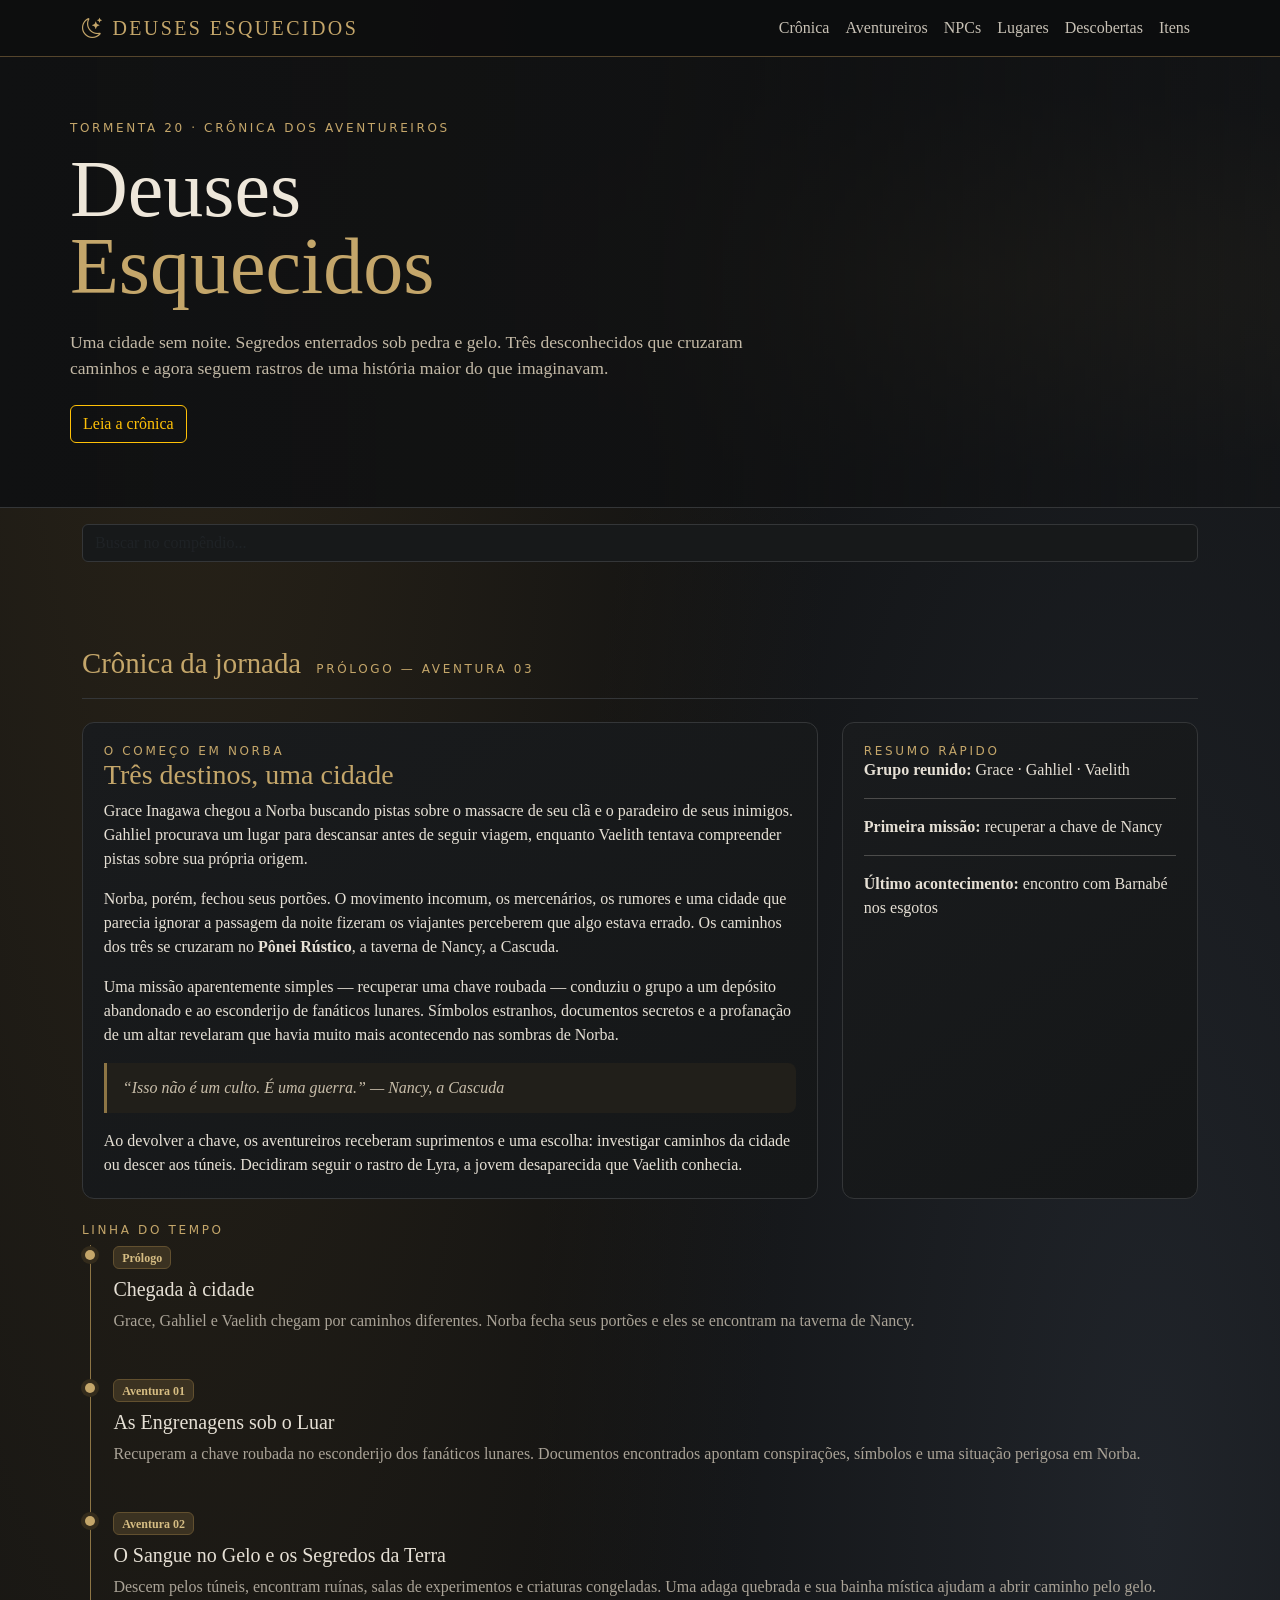
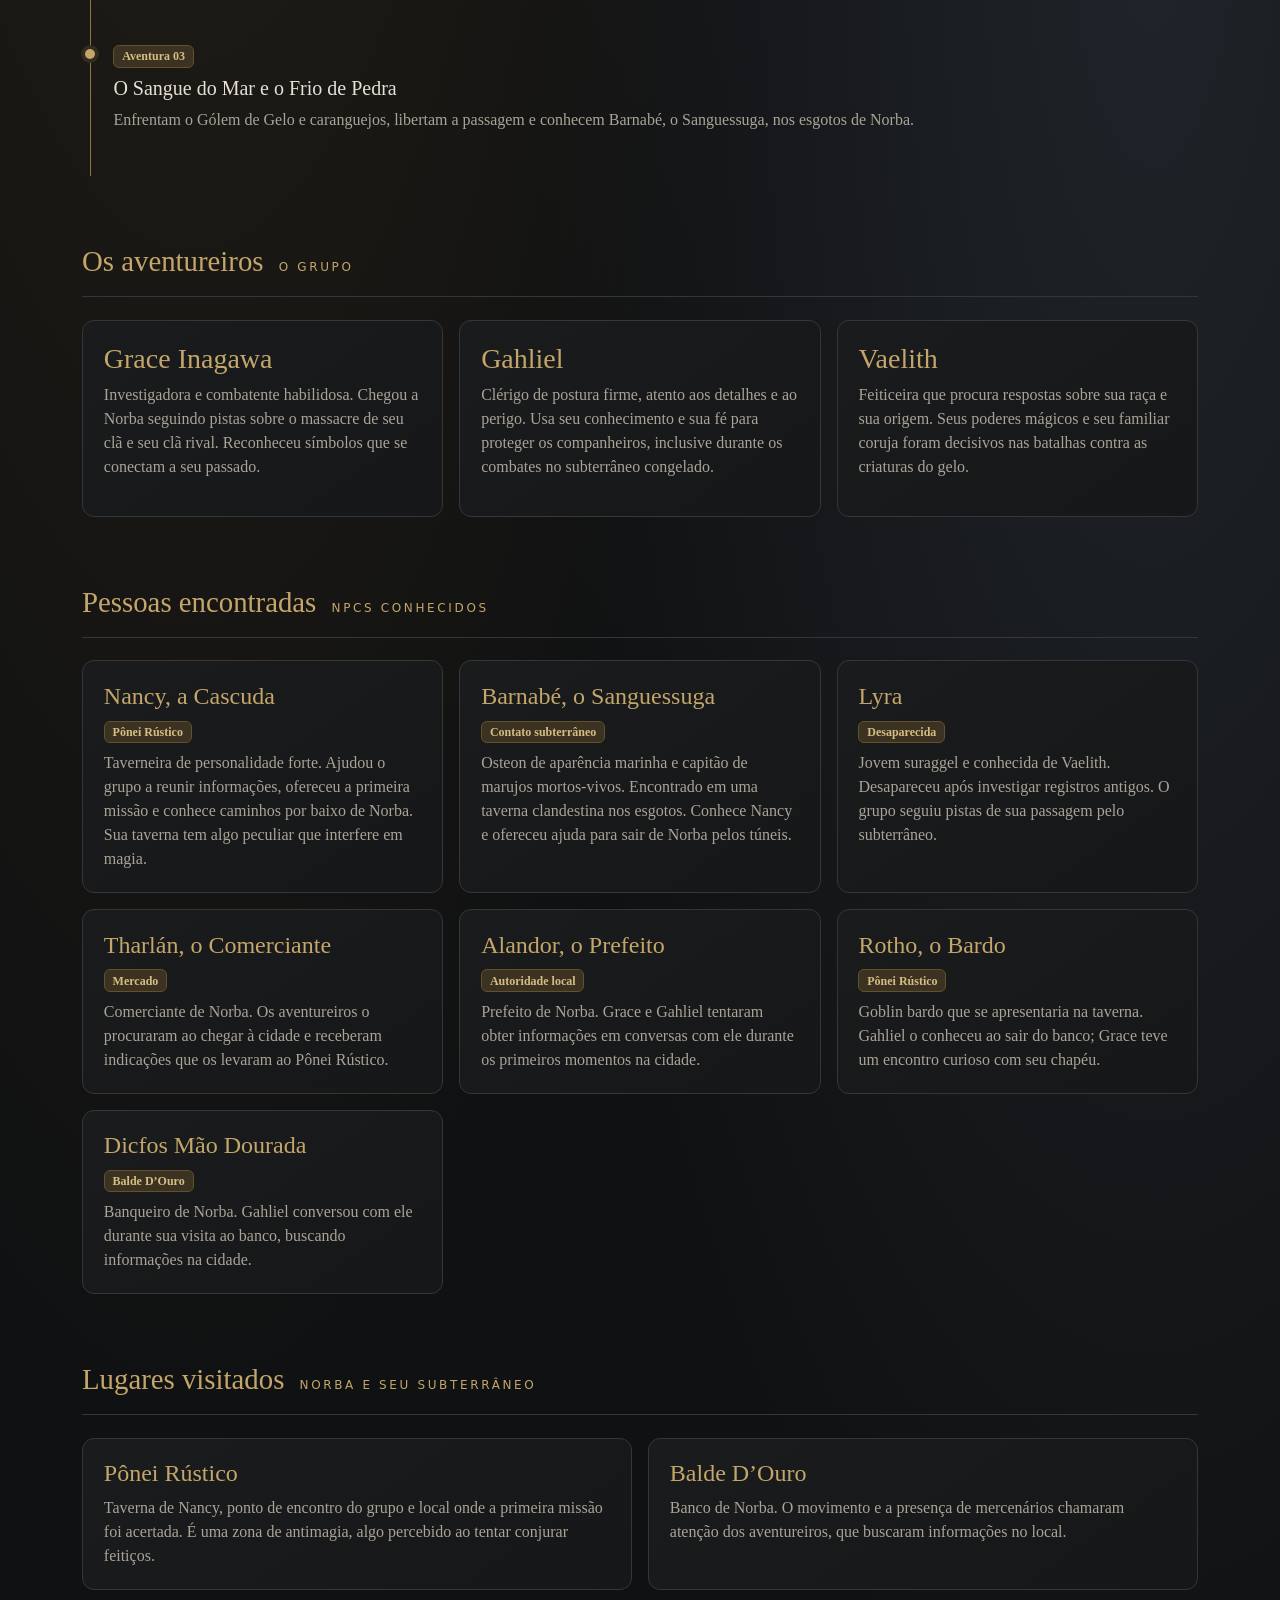
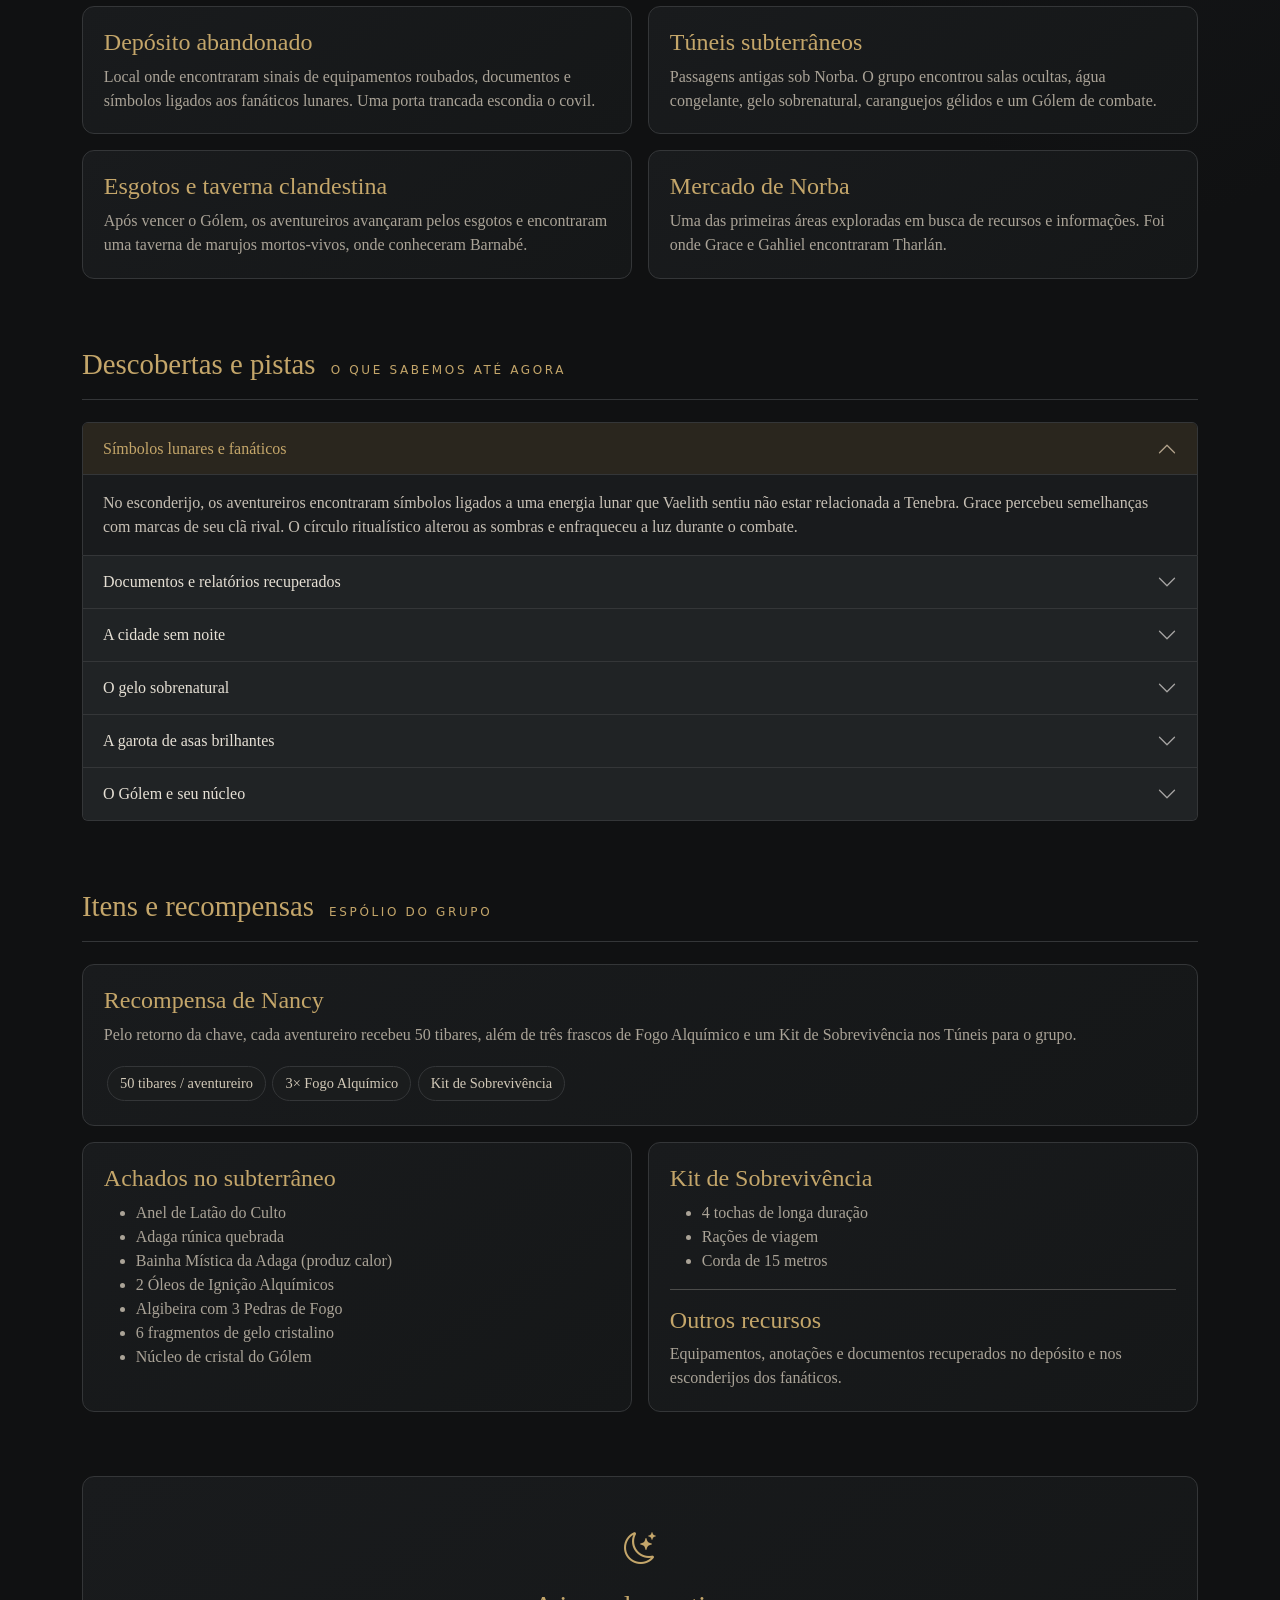
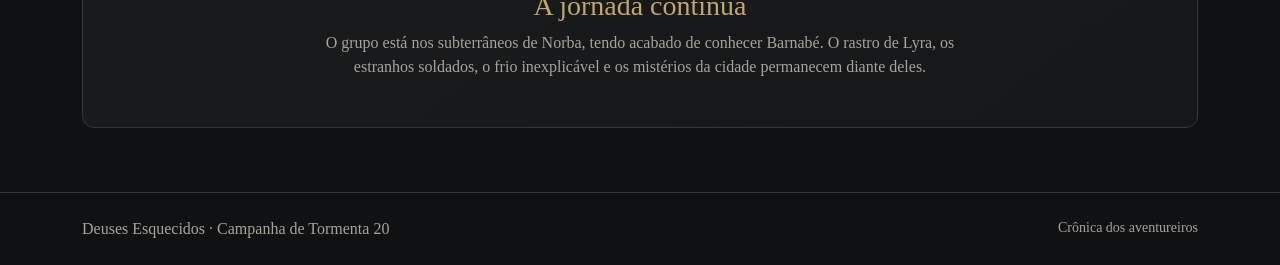
==== index.html @ dfd26b6b "inicio" ====
<!doctype html>
<html lang="pt-BR"><head><meta charset="utf-8"><meta name="viewport" content="width=device-width, initial-scale=1"><title>Deuses Esquecidos — Crônica</title><link href="https://cdn.jsdelivr.net/npm/bootstrap@5.3.3/dist/css/bootstrap.min.css" rel="stylesheet"><link href="https://cdn.jsdelivr.net/npm/bootstrap-icons@1.11.3/font/bootstrap-icons.min.css" rel="stylesheet"><style>
:root{--bg:#101112;--panel:#191b1d;--gold:#c4a66a;--text:#e6e0d5;--muted:#aaa397;--line:#343638}body{background:var(--bg);color:var(--text);font-family:Georgia,serif;background-image:radial-gradient(ellipse at 15% 0%,#292318,transparent 42%),radial-gradient(ellipse at 90% 30%,#20242a,transparent 38%)}.navbar{background:#0c0d0eee;border-bottom:1px solid #55452c}.navbar-brand{letter-spacing:.12em;color:var(--gold)!important}.nav-link{color:#c8c1b5!important}.nav-link:hover{color:var(--gold)!important}.hero{min-height:50vh;display:flex;align-items:center;border-bottom:1px solid var(--line);background:linear-gradient(90deg,#101112 0%,#101112e8 50%,#10111270),radial-gradient(ellipse at 75% 50%,#65532b35,transparent 60%)}.hero-inner{padding:4rem 0}.eyebrow{color:var(--gold);text-transform:uppercase;letter-spacing:.22em;font:.75rem system-ui}h1{font-size:clamp(2.8rem,7vw,5rem);line-height:.96;color:#eee7da}h2,h3,h4{color:var(--gold)}.hero p{max-width:700px;color:#c3b9a6;font-size:1.1rem}.section{padding:4rem 0}.section-title{border-bottom:1px solid var(--line);padding-bottom:.8rem;margin-bottom:1.4rem;color:var(--gold);font-size:1.8rem}.panel,.card-dark{background:linear-gradient(145deg,var(--panel),#151718);border:1px solid var(--line);border-radius:12px;padding:1.3rem;height:100%}.card-dark:hover{border-color:#74603c}.muted{color:var(--muted)}.badge-soft{background:#3b3221;color:#d6bd83;border:1px solid #62502f}.timeline{border-left:1px solid #8d7545;padding-left:1.4rem;margin-left:.5rem}.timeline-item{position:relative;padding:0 0 1.8rem}.timeline-item:before{content:"";position:absolute;left:-1.75rem;top:.35rem;width:10px;height:10px;background:var(--gold);border-radius:50%;box-shadow:0 0 0 4px #332b1c}.quote{border-left:3px solid #8d7545;padding:.8rem 1rem;color:#c9beaa;background:#211f1a;font-style:italic;border-radius:0 8px 8px 0}.accordion{--bs-accordion-bg:var(--panel);--bs-accordion-color:var(--text);--bs-accordion-border-color:var(--line);--bs-accordion-btn-color:var(--text);--bs-accordion-btn-bg:#202325;--bs-accordion-btn-focus-box-shadow:none;--bs-accordion-active-color:var(--gold);--bs-accordion-active-bg:#2a261e}.accordion-button:after{filter:invert(.7)}.accordion-body{color:#c7c0b5}.searchbox{background:#17191a;border:1px solid var(--line);color:var(--text)}.searchbox:focus{background:#17191a;color:var(--text);border-color:#8d7545;box-shadow:none}.item-chip{display:inline-block;border:1px solid var(--line);background:#1a1c1d;border-radius:50px;padding:.35rem .75rem;margin:.2rem;color:#d2c9b8;font-size:.9rem}footer{border-top:1px solid var(--line);color:var(--muted)}@media(max-width:767px){.section{padding:3rem 0}}
</style></head><body>
<nav class="navbar navbar-expand-lg navbar-dark sticky-top"><div class="container"><a class="navbar-brand" href="#top"><i class="bi bi-moon-stars me-2"></i>DEUSES ESQUECIDOS</a><button class="navbar-toggler" type="button" data-bs-toggle="collapse" data-bs-target="#navmenu"><span class="navbar-toggler-icon"></span></button><div class="collapse navbar-collapse" id="navmenu"><ul class="navbar-nav ms-auto"><li><a class="nav-link" href="#cronica">Crônica</a></li><li><a class="nav-link" href="#grupo">Aventureiros</a></li><li><a class="nav-link" href="#pessoas">NPCs</a></li><li><a class="nav-link" href="#lugares">Lugares</a></li><li><a class="nav-link" href="#pistas">Descobertas</a></li><li><a class="nav-link" href="#espolio">Itens</a></li></ul></div></div></nav>
<header class="hero" id="top"><div class="container hero-inner"><div class="eyebrow mb-3">Tormenta 20 · Crônica dos aventureiros</div><h1>Deuses<br><span style="color:var(--gold)">Esquecidos</span></h1><p class="mt-4">Uma cidade sem noite. Segredos enterrados sob pedra e gelo. Três desconhecidos que cruzaram caminhos e agora seguem rastros de uma história maior do que imaginavam.</p><a href="#cronica" class="btn btn-outline-warning mt-2">Leia a crônica</a></div></header>
<main><div class="container py-3"><input id="search" class="form-control searchbox" type="search" placeholder="Buscar no compêndio..."></div>
<section class="section" id="cronica"><div class="container"><div class="section-title">Crônica da jornada <small class="eyebrow ms-2">PRÓLOGO — AVENTURA 03</small></div><div class="row g-4"><div class="col-lg-8"><div class="panel"><div class="eyebrow">O começo em Norba</div><h3>Três destinos, uma cidade</h3><p>Grace Inagawa chegou a Norba buscando pistas sobre o massacre de seu clã e o paradeiro de seus inimigos. Gahliel procurava um lugar para descansar antes de seguir viagem, enquanto Vaelith tentava compreender pistas sobre sua própria origem.</p><p>Norba, porém, fechou seus portões. O movimento incomum, os mercenários, os rumores e uma cidade que parecia ignorar a passagem da noite fizeram os viajantes perceberem que algo estava errado. Os caminhos dos três se cruzaram no <strong>Pônei Rústico</strong>, a taverna de Nancy, a Cascuda.</p><p>Uma missão aparentemente simples — recuperar uma chave roubada — conduziu o grupo a um depósito abandonado e ao esconderijo de fanáticos lunares. Símbolos estranhos, documentos secretos e a profanação de um altar revelaram que havia muito mais acontecendo nas sombras de Norba.</p><div class="quote">“Isso não é um culto. É uma guerra.” — Nancy, a Cascuda</div><p class="mt-3 mb-0">Ao devolver a chave, os aventureiros receberam suprimentos e uma escolha: investigar caminhos da cidade ou descer aos túneis. Decidiram seguir o rastro de Lyra, a jovem desaparecida que Vaelith conhecia.</p></div></div><div class="col-lg-4"><div class="panel"><div class="eyebrow">Resumo rápido</div><p><strong>Grupo reunido:</strong> Grace · Gahliel · Vaelith</p><hr><p><strong>Primeira missão:</strong> recuperar a chave de Nancy</p><hr><p class="mb-0"><strong>Último acontecimento:</strong> encontro com Barnabé nos esgotos</p></div></div></div>
<div class="eyebrow mt-4 mb-2">Linha do tempo</div><div class="timeline"><div class="timeline-item"><span class="badge badge-soft">Prólogo</span><h5 class="mt-2">Chegada à cidade</h5><p class="muted">Grace, Gahliel e Vaelith chegam por caminhos diferentes. Norba fecha seus portões e eles se encontram na taverna de Nancy.</p></div><div class="timeline-item"><span class="badge badge-soft">Aventura 01</span><h5 class="mt-2">As Engrenagens sob o Luar</h5><p class="muted">Recuperam a chave roubada no esconderijo dos fanáticos lunares. Documentos encontrados apontam conspirações, símbolos e uma situação perigosa em Norba.</p></div><div class="timeline-item"><span class="badge badge-soft">Aventura 02</span><h5 class="mt-2">O Sangue no Gelo e os Segredos da Terra</h5><p class="muted">Descem pelos túneis, encontram ruínas, salas de experimentos e criaturas congeladas. Uma adaga quebrada e sua bainha mística ajudam a abrir caminho pelo gelo.</p></div><div class="timeline-item"><span class="badge badge-soft">Aventura 03</span><h5 class="mt-2">O Sangue do Mar e o Frio de Pedra</h5><p class="muted">Enfrentam o Gólem de Gelo e caranguejos, libertam a passagem e conhecem Barnabé, o Sanguessuga, nos esgotos de Norba.</p></div></div></div></section>
<section class="section pt-0" id="grupo"><div class="container"><div class="section-title">Os aventureiros <small class="eyebrow ms-2">O GRUPO</small></div><div class="row g-3"><div class="col-md-4"><div class="card-dark"><h3>Grace Inagawa</h3><p class="muted">Investigadora e combatente habilidosa. Chegou a Norba seguindo pistas sobre o massacre de seu clã e seu clã rival. Reconheceu símbolos que se conectam a seu passado.</p></div></div><div class="col-md-4"><div class="card-dark"><h3>Gahliel</h3><p class="muted">Clérigo de postura firme, atento aos detalhes e ao perigo. Usa seu conhecimento e sua fé para proteger os companheiros, inclusive durante os combates no subterrâneo congelado.</p></div></div><div class="col-md-4"><div class="card-dark"><h3>Vaelith</h3><p class="muted">Feiticeira que procura respostas sobre sua raça e sua origem. Seus poderes mágicos e seu familiar coruja foram decisivos nas batalhas contra as criaturas do gelo.</p></div></div></div></div></section>
<section class="section pt-0" id="pessoas"><div class="container"><div class="section-title">Pessoas encontradas <small class="eyebrow ms-2">NPCs CONHECIDOS</small></div><div class="row g-3"><div class="col-md-6 col-lg-4"><div class="card-dark"><h4>Nancy, a Cascuda</h4><span class="badge badge-soft">Pônei Rústico</span><p class="muted mt-2 mb-0">Taverneira de personalidade forte. Ajudou o grupo a reunir informações, ofereceu a primeira missão e conhece caminhos por baixo de Norba. Sua taverna tem algo peculiar que interfere em magia.</p></div></div><div class="col-md-6 col-lg-4"><div class="card-dark"><h4>Barnabé, o Sanguessuga</h4><span class="badge badge-soft">Contato subterrâneo</span><p class="muted mt-2 mb-0">Osteon de aparência marinha e capitão de marujos mortos-vivos. Encontrado em uma taverna clandestina nos esgotos. Conhece Nancy e ofereceu ajuda para sair de Norba pelos túneis.</p></div></div><div class="col-md-6 col-lg-4"><div class="card-dark"><h4>Lyra</h4><span class="badge badge-soft">Desaparecida</span><p class="muted mt-2 mb-0">Jovem suraggel e conhecida de Vaelith. Desapareceu após investigar registros antigos. O grupo seguiu pistas de sua passagem pelo subterrâneo.</p></div></div><div class="col-md-6 col-lg-4"><div class="card-dark"><h4>Tharlán, o Comerciante</h4><span class="badge badge-soft">Mercado</span><p class="muted mt-2 mb-0">Comerciante de Norba. Os aventureiros o procuraram ao chegar à cidade e receberam indicações que os levaram ao Pônei Rústico.</p></div></div><div class="col-md-6 col-lg-4"><div class="card-dark"><h4>Alandor, o Prefeito</h4><span class="badge badge-soft">Autoridade local</span><p class="muted mt-2 mb-0">Prefeito de Norba. Grace e Gahliel tentaram obter informações em conversas com ele durante os primeiros momentos na cidade.</p></div></div><div class="col-md-6 col-lg-4"><div class="card-dark"><h4>Rotho, o Bardo</h4><span class="badge badge-soft">Pônei Rústico</span><p class="muted mt-2 mb-0">Goblin bardo que se apresentaria na taverna. Gahliel o conheceu ao sair do banco; Grace teve um encontro curioso com seu chapéu.</p></div></div><div class="col-md-6 col-lg-4"><div class="card-dark"><h4>Dicfos Mão Dourada</h4><span class="badge badge-soft">Balde D’Ouro</span><p class="muted mt-2 mb-0">Banqueiro de Norba. Gahliel conversou com ele durante sua visita ao banco, buscando informações na cidade.</p></div></div></div></div></section>
<section class="section pt-0" id="lugares"><div class="container"><div class="section-title">Lugares visitados <small class="eyebrow ms-2">NORBA E SEU SUBTERRÂNEO</small></div><div class="row g-3"><div class="col-md-6"><div class="panel"><h4>Pônei Rústico</h4><p class="muted mb-0">Taverna de Nancy, ponto de encontro do grupo e local onde a primeira missão foi acertada. É uma zona de antimagia, algo percebido ao tentar conjurar feitiços.</p></div></div><div class="col-md-6"><div class="panel"><h4>Balde D’Ouro</h4><p class="muted mb-0">Banco de Norba. O movimento e a presença de mercenários chamaram atenção dos aventureiros, que buscaram informações no local.</p></div></div><div class="col-md-6"><div class="panel"><h4>Depósito abandonado</h4><p class="muted mb-0">Local onde encontraram sinais de equipamentos roubados, documentos e símbolos ligados aos fanáticos lunares. Uma porta trancada escondia o covil.</p></div></div><div class="col-md-6"><div class="panel"><h4>Túneis subterrâneos</h4><p class="muted mb-0">Passagens antigas sob Norba. O grupo encontrou salas ocultas, água congelante, gelo sobrenatural, caranguejos gélidos e um Gólem de combate.</p></div></div><div class="col-md-6"><div class="panel"><h4>Esgotos e taverna clandestina</h4><p class="muted mb-0">Após vencer o Gólem, os aventureiros avançaram pelos esgotos e encontraram uma taverna de marujos mortos-vivos, onde conheceram Barnabé.</p></div></div><div class="col-md-6"><div class="panel"><h4>Mercado de Norba</h4><p class="muted mb-0">Uma das primeiras áreas exploradas em busca de recursos e informações. Foi onde Grace e Gahliel encontraram Tharlán.</p></div></div></div></div></section>
<section class="section pt-0" id="pistas"><div class="container"><div class="section-title">Descobertas e pistas <small class="eyebrow ms-2">O QUE SABEMOS ATÉ AGORA</small></div><div class="accordion" id="findings"><div class="accordion-item"><h2 class="accordion-header"><button class="accordion-button" data-bs-toggle="collapse" data-bs-target="#p1">Símbolos lunares e fanáticos</button></h2><div id="p1" class="accordion-collapse collapse show"><div class="accordion-body">No esconderijo, os aventureiros encontraram símbolos ligados a uma energia lunar que Vaelith sentiu não estar relacionada a Tenebra. Grace percebeu semelhanças com marcas de seu clã rival. O círculo ritualístico alterou as sombras e enfraqueceu a luz durante o combate.</div></div></div><div class="accordion-item"><h2 class="accordion-header"><button class="accordion-button collapsed" data-bs-toggle="collapse" data-bs-target="#p2">Documentos e relatórios recuperados</button></h2><div id="p2" class="accordion-collapse collapse"><div class="accordion-body">Os documentos encontrados mencionavam apoio purista, suspeitos locais, cooperação de um clã, uma linhagem desaparecida e uma ameaça classificada como escarlate. Relatos descreviam sonhos compartilhados e uma figura envolta em luar. Os papéis traziam uma assinatura identificada apenas como “K”.</div></div></div><div class="accordion-item"><h2 class="accordion-header"><button class="accordion-button collapsed" data-bs-toggle="collapse" data-bs-target="#p3">A cidade sem noite</button></h2><div id="p3" class="accordion-collapse collapse"><div class="accordion-body">Um diário encontrado relatava que Norba não via uma noite verdadeira há anos, algo que parecia passar despercebido pela população. Os aventureiros descobriram conexões entre guardas, o banco e os cultistas, além de passagens secretas no subterrâneo.</div></div></div><div class="accordion-item"><h2 class="accordion-header"><button class="accordion-button collapsed" data-bs-toggle="collapse" data-bs-target="#p4">O gelo sobrenatural</button></h2><div id="p4" class="accordion-collapse collapse"><div class="accordion-body">Nos túneis, água lamacenta congelava ao contato, cristais se formavam nas botas e paredes de gelo bloqueavam o caminho. O fenômeno estava relacionado à presença do Gólem, que guardava a câmara.</div></div></div><div class="accordion-item"><h2 class="accordion-header"><button class="accordion-button collapsed" data-bs-toggle="collapse" data-bs-target="#p5">A garota de asas brilhantes</button></h2><div id="p5" class="accordion-collapse collapse"><div class="accordion-body">Barnabé relatou ter visto soldados vestidos de preto e vermelho carregando uma garota com asas brilhantes e caixas pesadas de metal rúnico. Eles não usavam o símbolo de Azgher, mas um brasão de animal negro em escudo vermelho.</div></div></div><div class="accordion-item"><h2 class="accordion-header"><button class="accordion-button collapsed" data-bs-toggle="collapse" data-bs-target="#p6">O Gólem e seu núcleo</button></h2><div id="p6" class="accordion-collapse collapse"><div class="accordion-body">A passagem congelada estava ligada ao Gólem que ocupava a câmara. Após derrotá-lo, o gelo cedeu e a rota se abriu. Gahliel identificou o cristal mágico do constructo.</div></div></div></div></div></section>
<section class="section pt-0" id="espolio"><div class="container"><div class="section-title">Itens e recompensas <small class="eyebrow ms-2">ESPÓLIO DO GRUPO</small></div><div class="panel mb-3"><h4>Recompensa de Nancy</h4><p class="muted">Pelo retorno da chave, cada aventureiro recebeu 50 tibares, além de três frascos de Fogo Alquímico e um Kit de Sobrevivência nos Túneis para o grupo.</p><span class="item-chip">50 tibares / aventureiro</span><span class="item-chip">3× Fogo Alquímico</span><span class="item-chip">Kit de Sobrevivência</span></div><div class="row g-3"><div class="col-md-6"><div class="panel"><h4>Achados no subterrâneo</h4><ul class="muted mb-0"><li>Anel de Latão do Culto</li><li>Adaga rúnica quebrada</li><li>Bainha Mística da Adaga (produz calor)</li><li>2 Óleos de Ignição Alquímicos</li><li>Algibeira com 3 Pedras de Fogo</li><li>6 fragmentos de gelo cristalino</li><li>Núcleo de cristal do Gólem</li></ul></div></div><div class="col-md-6"><div class="panel"><h4>Kit de Sobrevivência</h4><ul class="muted"><li>4 tochas de longa duração</li><li>Rações de viagem</li><li>Corda de 15 metros</li></ul><hr><h4>Outros recursos</h4><p class="muted mb-0">Equipamentos, anotações e documentos recuperados no depósito e nos esconderijos dos fanáticos.</p></div></div></div></div></section>
<section class="section pt-0"><div class="container"><div class="panel text-center py-5"><i class="bi bi-moon-stars fs-2" style="color:var(--gold)"></i><h3 class="mt-3">A jornada continua</h3><p class="muted mx-auto mb-0" style="max-width:650px">O grupo está nos subterrâneos de Norba, tendo acabado de conhecer Barnabé. O rastro de Lyra, os estranhos soldados, o frio inexplicável e os mistérios da cidade permanecem diante deles.</p></div></div></section></main>
<footer class="py-4"><div class="container d-flex flex-column flex-sm-row justify-content-between gap-2"><span>Deuses Esquecidos · Campanha de Tormenta 20</span><span class="small">Crônica dos aventureiros</span></div></footer><script src="https://cdn.jsdelivr.net/npm/bootstrap@5.3.3/dist/js/bootstrap.bundle.min.js"></script><script>document.getElementById('search').addEventListener('input',e=>{let q=e.target.value.toLowerCase();document.querySelectorAll('main .panel,main .card-dark,main .accordion-item,main .timeline-item').forEach(el=>el.style.display=!q||el.textContent.toLowerCase().includes(q)?'':'none')});</script></body></html>
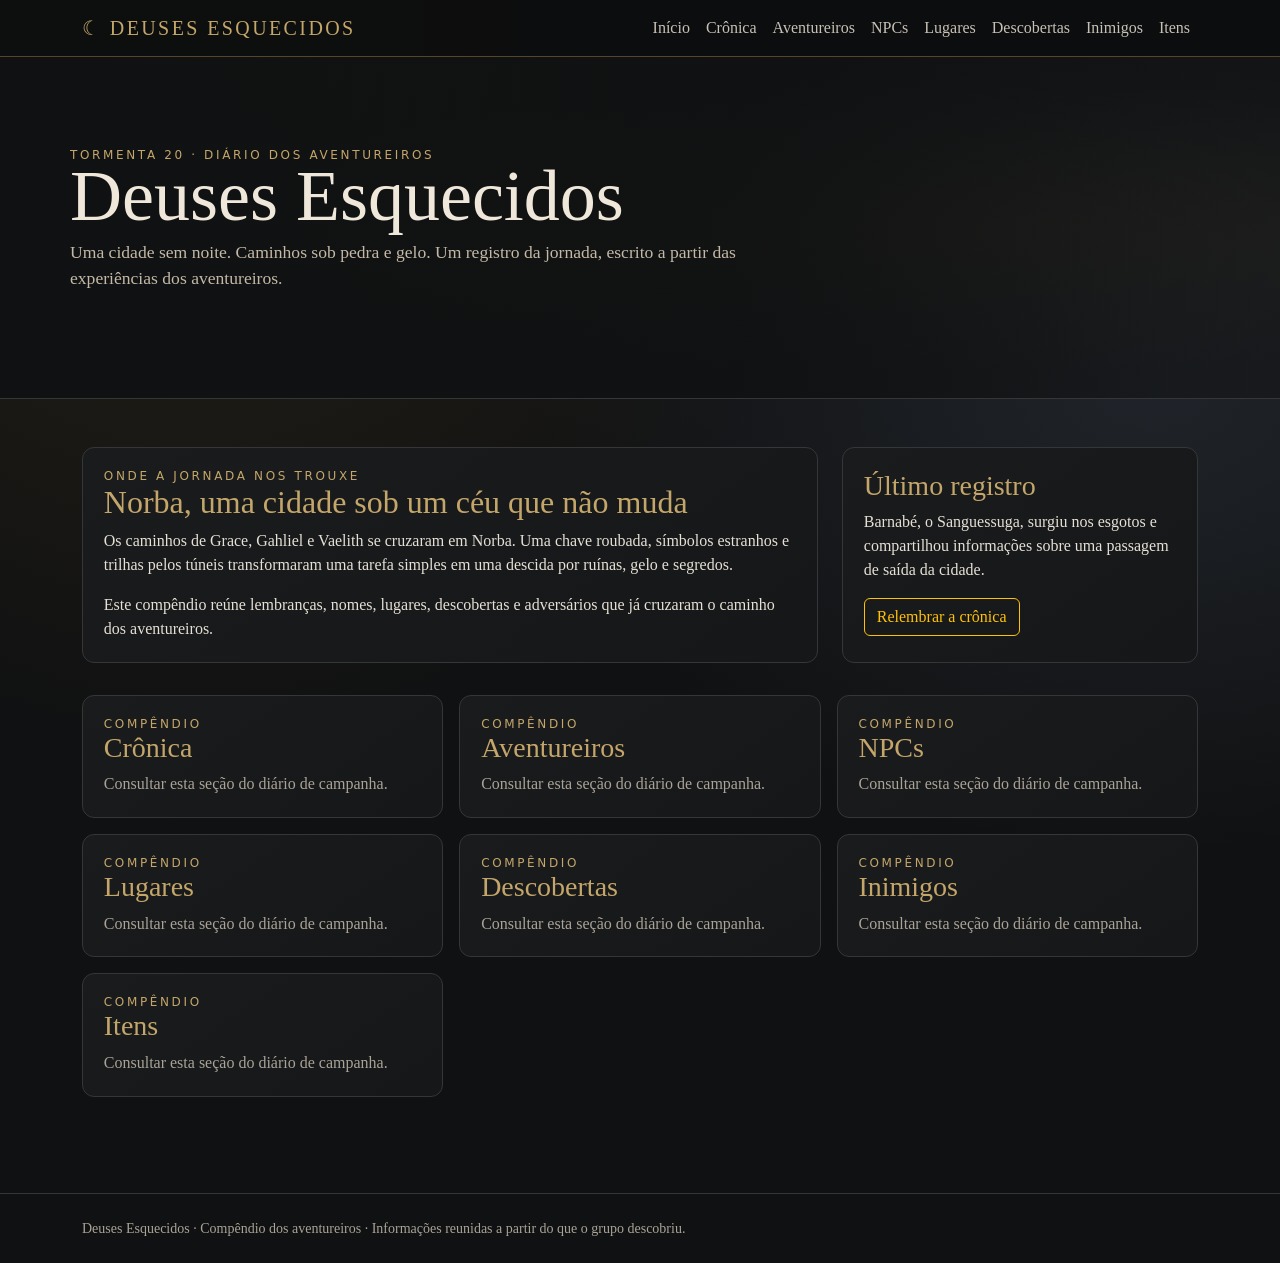
==== commit dc0ba726: "Multipagina" ====
--- a/index.html
+++ b/index.html
@@ -1,16 +1,298 @@
 <!doctype html>
-<html lang="pt-BR"><head><meta charset="utf-8"><meta name="viewport" content="width=device-width, initial-scale=1"><title>Deuses Esquecidos — Crônica</title><link href="https://cdn.jsdelivr.net/npm/bootstrap@5.3.3/dist/css/bootstrap.min.css" rel="stylesheet"><link href="https://cdn.jsdelivr.net/npm/bootstrap-icons@1.11.3/font/bootstrap-icons.min.css" rel="stylesheet"><style>
-:root{--bg:#101112;--panel:#191b1d;--gold:#c4a66a;--text:#e6e0d5;--muted:#aaa397;--line:#343638}body{background:var(--bg);color:var(--text);font-family:Georgia,serif;background-image:radial-gradient(ellipse at 15% 0%,#292318,transparent 42%),radial-gradient(ellipse at 90% 30%,#20242a,transparent 38%)}.navbar{background:#0c0d0eee;border-bottom:1px solid #55452c}.navbar-brand{letter-spacing:.12em;color:var(--gold)!important}.nav-link{color:#c8c1b5!important}.nav-link:hover{color:var(--gold)!important}.hero{min-height:50vh;display:flex;align-items:center;border-bottom:1px solid var(--line);background:linear-gradient(90deg,#101112 0%,#101112e8 50%,#10111270),radial-gradient(ellipse at 75% 50%,#65532b35,transparent 60%)}.hero-inner{padding:4rem 0}.eyebrow{color:var(--gold);text-transform:uppercase;letter-spacing:.22em;font:.75rem system-ui}h1{font-size:clamp(2.8rem,7vw,5rem);line-height:.96;color:#eee7da}h2,h3,h4{color:var(--gold)}.hero p{max-width:700px;color:#c3b9a6;font-size:1.1rem}.section{padding:4rem 0}.section-title{border-bottom:1px solid var(--line);padding-bottom:.8rem;margin-bottom:1.4rem;color:var(--gold);font-size:1.8rem}.panel,.card-dark{background:linear-gradient(145deg,var(--panel),#151718);border:1px solid var(--line);border-radius:12px;padding:1.3rem;height:100%}.card-dark:hover{border-color:#74603c}.muted{color:var(--muted)}.badge-soft{background:#3b3221;color:#d6bd83;border:1px solid #62502f}.timeline{border-left:1px solid #8d7545;padding-left:1.4rem;margin-left:.5rem}.timeline-item{position:relative;padding:0 0 1.8rem}.timeline-item:before{content:"";position:absolute;left:-1.75rem;top:.35rem;width:10px;height:10px;background:var(--gold);border-radius:50%;box-shadow:0 0 0 4px #332b1c}.quote{border-left:3px solid #8d7545;padding:.8rem 1rem;color:#c9beaa;background:#211f1a;font-style:italic;border-radius:0 8px 8px 0}.accordion{--bs-accordion-bg:var(--panel);--bs-accordion-color:var(--text);--bs-accordion-border-color:var(--line);--bs-accordion-btn-color:var(--text);--bs-accordion-btn-bg:#202325;--bs-accordion-btn-focus-box-shadow:none;--bs-accordion-active-color:var(--gold);--bs-accordion-active-bg:#2a261e}.accordion-button:after{filter:invert(.7)}.accordion-body{color:#c7c0b5}.searchbox{background:#17191a;border:1px solid var(--line);color:var(--text)}.searchbox:focus{background:#17191a;color:var(--text);border-color:#8d7545;box-shadow:none}.item-chip{display:inline-block;border:1px solid var(--line);background:#1a1c1d;border-radius:50px;padding:.35rem .75rem;margin:.2rem;color:#d2c9b8;font-size:.9rem}footer{border-top:1px solid var(--line);color:var(--muted)}@media(max-width:767px){.section{padding:3rem 0}}
-</style></head><body>
-<nav class="navbar navbar-expand-lg navbar-dark sticky-top"><div class="container"><a class="navbar-brand" href="#top"><i class="bi bi-moon-stars me-2"></i>DEUSES ESQUECIDOS</a><button class="navbar-toggler" type="button" data-bs-toggle="collapse" data-bs-target="#navmenu"><span class="navbar-toggler-icon"></span></button><div class="collapse navbar-collapse" id="navmenu"><ul class="navbar-nav ms-auto"><li><a class="nav-link" href="#cronica">Crônica</a></li><li><a class="nav-link" href="#grupo">Aventureiros</a></li><li><a class="nav-link" href="#pessoas">NPCs</a></li><li><a class="nav-link" href="#lugares">Lugares</a></li><li><a class="nav-link" href="#pistas">Descobertas</a></li><li><a class="nav-link" href="#espolio">Itens</a></li></ul></div></div></nav>
-<header class="hero" id="top"><div class="container hero-inner"><div class="eyebrow mb-3">Tormenta 20 · Crônica dos aventureiros</div><h1>Deuses<br><span style="color:var(--gold)">Esquecidos</span></h1><p class="mt-4">Uma cidade sem noite. Segredos enterrados sob pedra e gelo. Três desconhecidos que cruzaram caminhos e agora seguem rastros de uma história maior do que imaginavam.</p><a href="#cronica" class="btn btn-outline-warning mt-2">Leia a crônica</a></div></header>
-<main><div class="container py-3"><input id="search" class="form-control searchbox" type="search" placeholder="Buscar no compêndio..."></div>
-<section class="section" id="cronica"><div class="container"><div class="section-title">Crônica da jornada <small class="eyebrow ms-2">PRÓLOGO — AVENTURA 03</small></div><div class="row g-4"><div class="col-lg-8"><div class="panel"><div class="eyebrow">O começo em Norba</div><h3>Três destinos, uma cidade</h3><p>Grace Inagawa chegou a Norba buscando pistas sobre o massacre de seu clã e o paradeiro de seus inimigos. Gahliel procurava um lugar para descansar antes de seguir viagem, enquanto Vaelith tentava compreender pistas sobre sua própria origem.</p><p>Norba, porém, fechou seus portões. O movimento incomum, os mercenários, os rumores e uma cidade que parecia ignorar a passagem da noite fizeram os viajantes perceberem que algo estava errado. Os caminhos dos três se cruzaram no <strong>Pônei Rústico</strong>, a taverna de Nancy, a Cascuda.</p><p>Uma missão aparentemente simples — recuperar uma chave roubada — conduziu o grupo a um depósito abandonado e ao esconderijo de fanáticos lunares. Símbolos estranhos, documentos secretos e a profanação de um altar revelaram que havia muito mais acontecendo nas sombras de Norba.</p><div class="quote">“Isso não é um culto. É uma guerra.” — Nancy, a Cascuda</div><p class="mt-3 mb-0">Ao devolver a chave, os aventureiros receberam suprimentos e uma escolha: investigar caminhos da cidade ou descer aos túneis. Decidiram seguir o rastro de Lyra, a jovem desaparecida que Vaelith conhecia.</p></div></div><div class="col-lg-4"><div class="panel"><div class="eyebrow">Resumo rápido</div><p><strong>Grupo reunido:</strong> Grace · Gahliel · Vaelith</p><hr><p><strong>Primeira missão:</strong> recuperar a chave de Nancy</p><hr><p class="mb-0"><strong>Último acontecimento:</strong> encontro com Barnabé nos esgotos</p></div></div></div>
-<div class="eyebrow mt-4 mb-2">Linha do tempo</div><div class="timeline"><div class="timeline-item"><span class="badge badge-soft">Prólogo</span><h5 class="mt-2">Chegada à cidade</h5><p class="muted">Grace, Gahliel e Vaelith chegam por caminhos diferentes. Norba fecha seus portões e eles se encontram na taverna de Nancy.</p></div><div class="timeline-item"><span class="badge badge-soft">Aventura 01</span><h5 class="mt-2">As Engrenagens sob o Luar</h5><p class="muted">Recuperam a chave roubada no esconderijo dos fanáticos lunares. Documentos encontrados apontam conspirações, símbolos e uma situação perigosa em Norba.</p></div><div class="timeline-item"><span class="badge badge-soft">Aventura 02</span><h5 class="mt-2">O Sangue no Gelo e os Segredos da Terra</h5><p class="muted">Descem pelos túneis, encontram ruínas, salas de experimentos e criaturas congeladas. Uma adaga quebrada e sua bainha mística ajudam a abrir caminho pelo gelo.</p></div><div class="timeline-item"><span class="badge badge-soft">Aventura 03</span><h5 class="mt-2">O Sangue do Mar e o Frio de Pedra</h5><p class="muted">Enfrentam o Gólem de Gelo e caranguejos, libertam a passagem e conhecem Barnabé, o Sanguessuga, nos esgotos de Norba.</p></div></div></div></section>
-<section class="section pt-0" id="grupo"><div class="container"><div class="section-title">Os aventureiros <small class="eyebrow ms-2">O GRUPO</small></div><div class="row g-3"><div class="col-md-4"><div class="card-dark"><h3>Grace Inagawa</h3><p class="muted">Investigadora e combatente habilidosa. Chegou a Norba seguindo pistas sobre o massacre de seu clã e seu clã rival. Reconheceu símbolos que se conectam a seu passado.</p></div></div><div class="col-md-4"><div class="card-dark"><h3>Gahliel</h3><p class="muted">Clérigo de postura firme, atento aos detalhes e ao perigo. Usa seu conhecimento e sua fé para proteger os companheiros, inclusive durante os combates no subterrâneo congelado.</p></div></div><div class="col-md-4"><div class="card-dark"><h3>Vaelith</h3><p class="muted">Feiticeira que procura respostas sobre sua raça e sua origem. Seus poderes mágicos e seu familiar coruja foram decisivos nas batalhas contra as criaturas do gelo.</p></div></div></div></div></section>
-<section class="section pt-0" id="pessoas"><div class="container"><div class="section-title">Pessoas encontradas <small class="eyebrow ms-2">NPCs CONHECIDOS</small></div><div class="row g-3"><div class="col-md-6 col-lg-4"><div class="card-dark"><h4>Nancy, a Cascuda</h4><span class="badge badge-soft">Pônei Rústico</span><p class="muted mt-2 mb-0">Taverneira de personalidade forte. Ajudou o grupo a reunir informações, ofereceu a primeira missão e conhece caminhos por baixo de Norba. Sua taverna tem algo peculiar que interfere em magia.</p></div></div><div class="col-md-6 col-lg-4"><div class="card-dark"><h4>Barnabé, o Sanguessuga</h4><span class="badge badge-soft">Contato subterrâneo</span><p class="muted mt-2 mb-0">Osteon de aparência marinha e capitão de marujos mortos-vivos. Encontrado em uma taverna clandestina nos esgotos. Conhece Nancy e ofereceu ajuda para sair de Norba pelos túneis.</p></div></div><div class="col-md-6 col-lg-4"><div class="card-dark"><h4>Lyra</h4><span class="badge badge-soft">Desaparecida</span><p class="muted mt-2 mb-0">Jovem suraggel e conhecida de Vaelith. Desapareceu após investigar registros antigos. O grupo seguiu pistas de sua passagem pelo subterrâneo.</p></div></div><div class="col-md-6 col-lg-4"><div class="card-dark"><h4>Tharlán, o Comerciante</h4><span class="badge badge-soft">Mercado</span><p class="muted mt-2 mb-0">Comerciante de Norba. Os aventureiros o procuraram ao chegar à cidade e receberam indicações que os levaram ao Pônei Rústico.</p></div></div><div class="col-md-6 col-lg-4"><div class="card-dark"><h4>Alandor, o Prefeito</h4><span class="badge badge-soft">Autoridade local</span><p class="muted mt-2 mb-0">Prefeito de Norba. Grace e Gahliel tentaram obter informações em conversas com ele durante os primeiros momentos na cidade.</p></div></div><div class="col-md-6 col-lg-4"><div class="card-dark"><h4>Rotho, o Bardo</h4><span class="badge badge-soft">Pônei Rústico</span><p class="muted mt-2 mb-0">Goblin bardo que se apresentaria na taverna. Gahliel o conheceu ao sair do banco; Grace teve um encontro curioso com seu chapéu.</p></div></div><div class="col-md-6 col-lg-4"><div class="card-dark"><h4>Dicfos Mão Dourada</h4><span class="badge badge-soft">Balde D’Ouro</span><p class="muted mt-2 mb-0">Banqueiro de Norba. Gahliel conversou com ele durante sua visita ao banco, buscando informações na cidade.</p></div></div></div></div></section>
-<section class="section pt-0" id="lugares"><div class="container"><div class="section-title">Lugares visitados <small class="eyebrow ms-2">NORBA E SEU SUBTERRÂNEO</small></div><div class="row g-3"><div class="col-md-6"><div class="panel"><h4>Pônei Rústico</h4><p class="muted mb-0">Taverna de Nancy, ponto de encontro do grupo e local onde a primeira missão foi acertada. É uma zona de antimagia, algo percebido ao tentar conjurar feitiços.</p></div></div><div class="col-md-6"><div class="panel"><h4>Balde D’Ouro</h4><p class="muted mb-0">Banco de Norba. O movimento e a presença de mercenários chamaram atenção dos aventureiros, que buscaram informações no local.</p></div></div><div class="col-md-6"><div class="panel"><h4>Depósito abandonado</h4><p class="muted mb-0">Local onde encontraram sinais de equipamentos roubados, documentos e símbolos ligados aos fanáticos lunares. Uma porta trancada escondia o covil.</p></div></div><div class="col-md-6"><div class="panel"><h4>Túneis subterrâneos</h4><p class="muted mb-0">Passagens antigas sob Norba. O grupo encontrou salas ocultas, água congelante, gelo sobrenatural, caranguejos gélidos e um Gólem de combate.</p></div></div><div class="col-md-6"><div class="panel"><h4>Esgotos e taverna clandestina</h4><p class="muted mb-0">Após vencer o Gólem, os aventureiros avançaram pelos esgotos e encontraram uma taverna de marujos mortos-vivos, onde conheceram Barnabé.</p></div></div><div class="col-md-6"><div class="panel"><h4>Mercado de Norba</h4><p class="muted mb-0">Uma das primeiras áreas exploradas em busca de recursos e informações. Foi onde Grace e Gahliel encontraram Tharlán.</p></div></div></div></div></section>
-<section class="section pt-0" id="pistas"><div class="container"><div class="section-title">Descobertas e pistas <small class="eyebrow ms-2">O QUE SABEMOS ATÉ AGORA</small></div><div class="accordion" id="findings"><div class="accordion-item"><h2 class="accordion-header"><button class="accordion-button" data-bs-toggle="collapse" data-bs-target="#p1">Símbolos lunares e fanáticos</button></h2><div id="p1" class="accordion-collapse collapse show"><div class="accordion-body">No esconderijo, os aventureiros encontraram símbolos ligados a uma energia lunar que Vaelith sentiu não estar relacionada a Tenebra. Grace percebeu semelhanças com marcas de seu clã rival. O círculo ritualístico alterou as sombras e enfraqueceu a luz durante o combate.</div></div></div><div class="accordion-item"><h2 class="accordion-header"><button class="accordion-button collapsed" data-bs-toggle="collapse" data-bs-target="#p2">Documentos e relatórios recuperados</button></h2><div id="p2" class="accordion-collapse collapse"><div class="accordion-body">Os documentos encontrados mencionavam apoio purista, suspeitos locais, cooperação de um clã, uma linhagem desaparecida e uma ameaça classificada como escarlate. Relatos descreviam sonhos compartilhados e uma figura envolta em luar. Os papéis traziam uma assinatura identificada apenas como “K”.</div></div></div><div class="accordion-item"><h2 class="accordion-header"><button class="accordion-button collapsed" data-bs-toggle="collapse" data-bs-target="#p3">A cidade sem noite</button></h2><div id="p3" class="accordion-collapse collapse"><div class="accordion-body">Um diário encontrado relatava que Norba não via uma noite verdadeira há anos, algo que parecia passar despercebido pela população. Os aventureiros descobriram conexões entre guardas, o banco e os cultistas, além de passagens secretas no subterrâneo.</div></div></div><div class="accordion-item"><h2 class="accordion-header"><button class="accordion-button collapsed" data-bs-toggle="collapse" data-bs-target="#p4">O gelo sobrenatural</button></h2><div id="p4" class="accordion-collapse collapse"><div class="accordion-body">Nos túneis, água lamacenta congelava ao contato, cristais se formavam nas botas e paredes de gelo bloqueavam o caminho. O fenômeno estava relacionado à presença do Gólem, que guardava a câmara.</div></div></div><div class="accordion-item"><h2 class="accordion-header"><button class="accordion-button collapsed" data-bs-toggle="collapse" data-bs-target="#p5">A garota de asas brilhantes</button></h2><div id="p5" class="accordion-collapse collapse"><div class="accordion-body">Barnabé relatou ter visto soldados vestidos de preto e vermelho carregando uma garota com asas brilhantes e caixas pesadas de metal rúnico. Eles não usavam o símbolo de Azgher, mas um brasão de animal negro em escudo vermelho.</div></div></div><div class="accordion-item"><h2 class="accordion-header"><button class="accordion-button collapsed" data-bs-toggle="collapse" data-bs-target="#p6">O Gólem e seu núcleo</button></h2><div id="p6" class="accordion-collapse collapse"><div class="accordion-body">A passagem congelada estava ligada ao Gólem que ocupava a câmara. Após derrotá-lo, o gelo cedeu e a rota se abriu. Gahliel identificou o cristal mágico do constructo.</div></div></div></div></div></section>
-<section class="section pt-0" id="espolio"><div class="container"><div class="section-title">Itens e recompensas <small class="eyebrow ms-2">ESPÓLIO DO GRUPO</small></div><div class="panel mb-3"><h4>Recompensa de Nancy</h4><p class="muted">Pelo retorno da chave, cada aventureiro recebeu 50 tibares, além de três frascos de Fogo Alquímico e um Kit de Sobrevivência nos Túneis para o grupo.</p><span class="item-chip">50 tibares / aventureiro</span><span class="item-chip">3× Fogo Alquímico</span><span class="item-chip">Kit de Sobrevivência</span></div><div class="row g-3"><div class="col-md-6"><div class="panel"><h4>Achados no subterrâneo</h4><ul class="muted mb-0"><li>Anel de Latão do Culto</li><li>Adaga rúnica quebrada</li><li>Bainha Mística da Adaga (produz calor)</li><li>2 Óleos de Ignição Alquímicos</li><li>Algibeira com 3 Pedras de Fogo</li><li>6 fragmentos de gelo cristalino</li><li>Núcleo de cristal do Gólem</li></ul></div></div><div class="col-md-6"><div class="panel"><h4>Kit de Sobrevivência</h4><ul class="muted"><li>4 tochas de longa duração</li><li>Rações de viagem</li><li>Corda de 15 metros</li></ul><hr><h4>Outros recursos</h4><p class="muted mb-0">Equipamentos, anotações e documentos recuperados no depósito e nos esconderijos dos fanáticos.</p></div></div></div></div></section>
-<section class="section pt-0"><div class="container"><div class="panel text-center py-5"><i class="bi bi-moon-stars fs-2" style="color:var(--gold)"></i><h3 class="mt-3">A jornada continua</h3><p class="muted mx-auto mb-0" style="max-width:650px">O grupo está nos subterrâneos de Norba, tendo acabado de conhecer Barnabé. O rastro de Lyra, os estranhos soldados, o frio inexplicável e os mistérios da cidade permanecem diante deles.</p></div></div></section></main>
-<footer class="py-4"><div class="container d-flex flex-column flex-sm-row justify-content-between gap-2"><span>Deuses Esquecidos · Campanha de Tormenta 20</span><span class="small">Crônica dos aventureiros</span></div></footer><script src="https://cdn.jsdelivr.net/npm/bootstrap@5.3.3/dist/js/bootstrap.bundle.min.js"></script><script>document.getElementById('search').addEventListener('input',e=>{let q=e.target.value.toLowerCase();document.querySelectorAll('main .panel,main .card-dark,main .accordion-item,main .timeline-item').forEach(el=>el.style.display=!q||el.textContent.toLowerCase().includes(q)?'':'none')});</script></body></html>
+<html lang="pt-BR">
+
+<head>
+    <meta charset="utf-8">
+    <meta name="viewport" content="width=device-width,initial-scale=1">
+    <title>Deuses Esquecidos | Deuses Esquecidos</title>
+    <link href="https://cdn.jsdelivr.net/npm/bootstrap@5.3.3/dist/css/bootstrap.min.css" rel="stylesheet">
+    <style>
+        :root {
+            --bg: #101112;
+            --panel: #191b1d;
+            --gold: #c4a66a;
+            --text: #e6e0d5;
+            --muted: #aaa397;
+            --line: #343638
+        }
+
+        body {
+            background: var(--bg);
+            color: var(--text);
+            font-family: Georgia, serif;
+            background-image: radial-gradient(ellipse at 15% 0%, #292318, transparent 42%), radial-gradient(ellipse at 90% 30%, #20242a, transparent 38%)
+        }
+
+        .navbar {
+            background: #0c0d0eee;
+            border-bottom: 1px solid #55452c
+        }
+
+        .navbar-brand {
+            letter-spacing: .12em;
+            color: var(--gold) !important
+        }
+
+        .nav-link {
+            color: #c8c1b5 !important
+        }
+
+        .nav-link:hover {
+            color: var(--gold) !important
+        }
+
+        .hero {
+            min-height: 38vh;
+            display: flex;
+            align-items: center;
+            border-bottom: 1px solid var(--line);
+            background: linear-gradient(90deg, #101112 0%, #101112e8 58%, #10111270), radial-gradient(ellipse at 75% 50%, #65532b35, transparent 60%)
+        }
+
+        .hero-inner {
+            padding: 3.5rem 0
+        }
+
+        .eyebrow {
+            color: var(--gold);
+            text-transform: uppercase;
+            letter-spacing: .22em;
+            font: .75rem system-ui
+        }
+
+        h1 {
+            font-size: clamp(2.5rem, 7vw, 4.5rem);
+            line-height: .96;
+            color: #eee7da
+        }
+
+        h2,
+        h3,
+        h4,
+        h5 {
+            color: var(--gold)
+        }
+
+        .hero p {
+            max-width: 700px;
+            color: #c3b9a6;
+            font-size: 1.1rem
+        }
+
+        .section {
+            padding: 3rem 0
+        }
+
+        .section-title {
+            border-bottom: 1px solid var(--line);
+            padding-bottom: .8rem;
+            margin-bottom: 1.4rem;
+            color: var(--gold);
+            font-size: 1.8rem
+        }
+
+        .panel,
+        .card-dark {
+            background: linear-gradient(145deg, var(--panel), #151718);
+            border: 1px solid var(--line);
+            border-radius: 12px;
+            padding: 1.3rem;
+            height: 100%
+        }
+
+        .card-dark:hover {
+            border-color: #74603c
+        }
+
+        .muted {
+            color: var(--muted)
+        }
+
+        .badge-soft {
+            background: #3b3221;
+            color: #d6bd83;
+            border: 1px solid #62502f
+        }
+
+        .quote {
+            border-left: 3px solid #8d7545;
+            padding: .8rem 1rem;
+            color: #c9beaa;
+            background: #211f1a;
+            font-style: italic;
+            border-radius: 0 8px 8px 0
+        }
+
+        .accordion {
+            --bs-accordion-bg: var(--panel);
+            --bs-accordion-color: var(--text);
+            --bs-accordion-border-color: var(--line);
+            --bs-accordion-btn-color: var(--text);
+            --bs-accordion-btn-bg: #202325;
+            --bs-accordion-btn-focus-box-shadow: none;
+            --bs-accordion-active-color: var(--gold);
+            --bs-accordion-active-bg: #2a261e
+        }
+
+        .accordion-button:after {
+            filter: invert(.7)
+        }
+
+        .accordion-body {
+            color: #c7c0b5
+        }
+
+        .item-chip {
+            display: inline-block;
+            border: 1px solid var(--line);
+            background: #1a1c1d;
+            border-radius: 50px;
+            padding: .35rem .75rem;
+            margin: .2rem;
+            color: #d2c9b8;
+            font-size: .9rem
+        }
+
+        footer {
+            border-top: 1px solid var(--line);
+            color: var(--muted)
+        }
+
+        .enemy-card {
+            border-left: 3px solid #70552e;
+            padding: 1rem 1.2rem;
+            background: #191b1d;
+            border-radius: 6px;
+            margin-bottom: 1rem
+        }
+
+        .enemy-card p {
+            color: #bbb4a8
+        }
+
+        .page-intro {
+            color: #c3b9a6;
+            max-width: 800px
+        }
+
+        @media(max-width:767px) {
+            .section {
+                padding: 2.5rem 0
+            }
+        }
+    </style>
+</head>
+
+<body>
+    <nav class="navbar navbar-expand-lg navbar-dark sticky-top">
+        <div class="container"><a class="navbar-brand" href="index.html">☾ DEUSES ESQUECIDOS</a><button
+                class="navbar-toggler" type="button" data-bs-toggle="collapse" data-bs-target="#navmenu"><span
+                    class="navbar-toggler-icon"></span></button>
+            <div class="collapse navbar-collapse" id="navmenu">
+                <ul class="navbar-nav ms-auto">
+                    <li class="nav-item"><a class="nav-link" href="index.html">Início</a></li>
+                    <li class="nav-item"><a class="nav-link" href="cronica.html">Crônica</a></li>
+                    <li class="nav-item"><a class="nav-link" href="aventureiros.html">Aventureiros</a></li>
+                    <li class="nav-item"><a class="nav-link" href="personagens.html">NPCs</a></li>
+                    <li class="nav-item"><a class="nav-link" href="lugares.html">Lugares</a></li>
+                    <li class="nav-item"><a class="nav-link" href="descobertas.html">Descobertas</a></li>
+                    <li class="nav-item"><a class="nav-link" href="inimigos.html">Inimigos</a></li>
+                    <li class="nav-item"><a class="nav-link" href="itens.html">Itens</a></li>
+                </ul>
+            </div>
+        </div>
+    </nav>
+    <header class="hero">
+        <div class="container hero-inner">
+            <div class="eyebrow">Tormenta 20 · Diário dos aventureiros</div>
+            <h1>Deuses Esquecidos</h1>
+            <p>Uma cidade sem noite. Caminhos sob pedra e gelo. Um registro da jornada, escrito a partir das
+                experiências dos aventureiros.</p>
+        </div>
+    </header>
+    <main>
+        <section class="section">
+            <div class="container">
+                <div class="row g-4">
+                    <div class="col-lg-8">
+                        <div class="panel">
+                            <div class="eyebrow">Onde a jornada nos trouxe</div>
+                            <h2>Norba, uma cidade sob um céu que não muda</h2>
+                            <p>Os caminhos de Grace, Gahliel e Vaelith se cruzaram em Norba. Uma chave roubada, símbolos
+                                estranhos e trilhas pelos túneis transformaram uma tarefa simples em uma descida por
+                                ruínas, gelo e segredos.</p>
+                            <p class="mb-0">Este compêndio reúne lembranças, nomes, lugares, descobertas e adversários
+                                que já cruzaram o caminho dos aventureiros.</p>
+                        </div>
+                    </div>
+                    <div class="col-lg-4">
+                        <div class="card-dark">
+                            <h3>Último registro</h3>
+                            <p>Barnabé, o Sanguessuga, surgiu nos esgotos e compartilhou informações sobre uma passagem
+                                de saída da cidade.</p><a class="btn btn-outline-warning" href="cronica.html">Relembrar
+                                a crônica</a>
+                        </div>
+                    </div>
+                </div>
+                <div class="row g-3 mt-3">
+                    <div class="col-md-6 col-lg-4"><a class="text-decoration-none" href="cronica.html">
+                            <div class="card-dark">
+                                <div class="eyebrow">Compêndio</div>
+                                <h3>Crônica</h3>
+                                <p class="muted mb-0">Consultar esta seção do diário de campanha.</p>
+                            </div>
+                        </a></div>
+                    <div class="col-md-6 col-lg-4"><a class="text-decoration-none" href="aventureiros.html">
+                            <div class="card-dark">
+                                <div class="eyebrow">Compêndio</div>
+                                <h3>Aventureiros</h3>
+                                <p class="muted mb-0">Consultar esta seção do diário de campanha.</p>
+                            </div>
+                        </a></div>
+                    <div class="col-md-6 col-lg-4"><a class="text-decoration-none" href="personagens.html">
+                            <div class="card-dark">
+                                <div class="eyebrow">Compêndio</div>
+                                <h3>NPCs</h3>
+                                <p class="muted mb-0">Consultar esta seção do diário de campanha.</p>
+                            </div>
+                        </a></div>
+                    <div class="col-md-6 col-lg-4"><a class="text-decoration-none" href="lugares.html">
+                            <div class="card-dark">
+                                <div class="eyebrow">Compêndio</div>
+                                <h3>Lugares</h3>
+                                <p class="muted mb-0">Consultar esta seção do diário de campanha.</p>
+                            </div>
+                        </a></div>
+                    <div class="col-md-6 col-lg-4"><a class="text-decoration-none" href="descobertas.html">
+                            <div class="card-dark">
+                                <div class="eyebrow">Compêndio</div>
+                                <h3>Descobertas</h3>
+                                <p class="muted mb-0">Consultar esta seção do diário de campanha.</p>
+                            </div>
+                        </a></div>
+                    <div class="col-md-6 col-lg-4"><a class="text-decoration-none" href="inimigos.html">
+                            <div class="card-dark">
+                                <div class="eyebrow">Compêndio</div>
+                                <h3>Inimigos</h3>
+                                <p class="muted mb-0">Consultar esta seção do diário de campanha.</p>
+                            </div>
+                        </a></div>
+                    <div class="col-md-6 col-lg-4"><a class="text-decoration-none" href="itens.html">
+                            <div class="card-dark">
+                                <div class="eyebrow">Compêndio</div>
+                                <h3>Itens</h3>
+                                <p class="muted mb-0">Consultar esta seção do diário de campanha.</p>
+                            </div>
+                        </a></div>
+                </div>
+            </div>
+        </section>
+    </main>
+    <footer class="py-4 mt-5">
+        <div class="container small">Deuses Esquecidos · Compêndio dos aventureiros · Informações reunidas a partir do
+            que o grupo descobriu.</div>
+    </footer>
+    <script src="https://cdn.jsdelivr.net/npm/bootstrap@5.3.3/dist/js/bootstrap.bundle.min.js"></script>
+</body>
+
+</html>
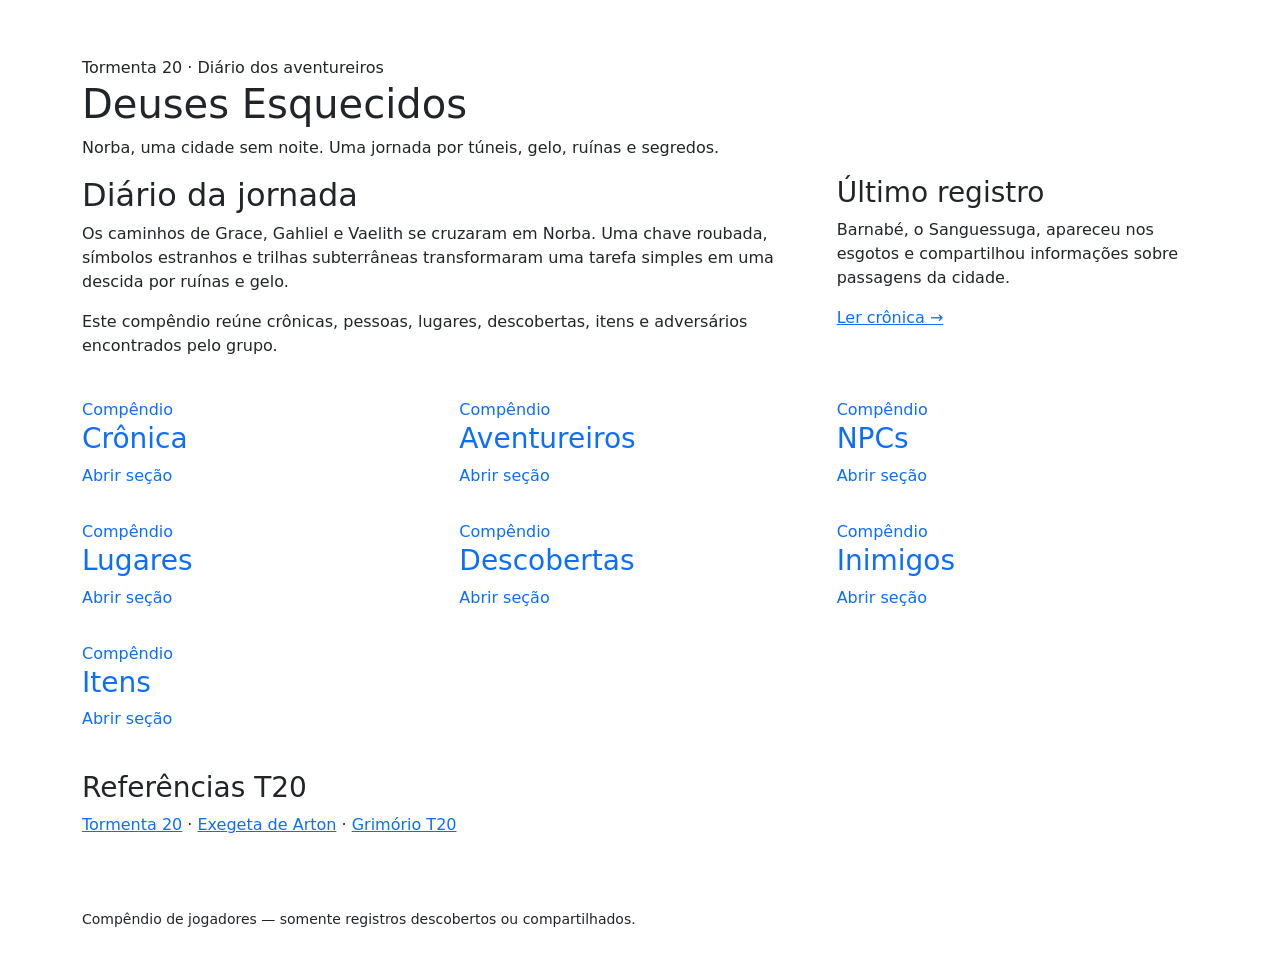
==== commit 6d072e31: "feat: rebuild player compendium landing page" ====
--- a/index.html
+++ b/index.html
@@ -1,298 +1 @@
-<!doctype html>
-<html lang="pt-BR">
-
-<head>
-    <meta charset="utf-8">
-    <meta name="viewport" content="width=device-width,initial-scale=1">
-    <title>Deuses Esquecidos | Deuses Esquecidos</title>
-    <link href="https://cdn.jsdelivr.net/npm/bootstrap@5.3.3/dist/css/bootstrap.min.css" rel="stylesheet">
-    <style>
-        :root {
-            --bg: #101112;
-            --panel: #191b1d;
-            --gold: #c4a66a;
-            --text: #e6e0d5;
-            --muted: #aaa397;
-            --line: #343638
-        }
-
-        body {
-            background: var(--bg);
-            color: var(--text);
-            font-family: Georgia, serif;
-            background-image: radial-gradient(ellipse at 15% 0%, #292318, transparent 42%), radial-gradient(ellipse at 90% 30%, #20242a, transparent 38%)
-        }
-
-        .navbar {
-            background: #0c0d0eee;
-            border-bottom: 1px solid #55452c
-        }
-
-        .navbar-brand {
-            letter-spacing: .12em;
-            color: var(--gold) !important
-        }
-
-        .nav-link {
-            color: #c8c1b5 !important
-        }
-
-        .nav-link:hover {
-            color: var(--gold) !important
-        }
-
-        .hero {
-            min-height: 38vh;
-            display: flex;
-            align-items: center;
-            border-bottom: 1px solid var(--line);
-            background: linear-gradient(90deg, #101112 0%, #101112e8 58%, #10111270), radial-gradient(ellipse at 75% 50%, #65532b35, transparent 60%)
-        }
-
-        .hero-inner {
-            padding: 3.5rem 0
-        }
-
-        .eyebrow {
-            color: var(--gold);
-            text-transform: uppercase;
-            letter-spacing: .22em;
-            font: .75rem system-ui
-        }
-
-        h1 {
-            font-size: clamp(2.5rem, 7vw, 4.5rem);
-            line-height: .96;
-            color: #eee7da
-        }
-
-        h2,
-        h3,
-        h4,
-        h5 {
-            color: var(--gold)
-        }
-
-        .hero p {
-            max-width: 700px;
-            color: #c3b9a6;
-            font-size: 1.1rem
-        }
-
-        .section {
-            padding: 3rem 0
-        }
-
-        .section-title {
-            border-bottom: 1px solid var(--line);
-            padding-bottom: .8rem;
-            margin-bottom: 1.4rem;
-            color: var(--gold);
-            font-size: 1.8rem
-        }
-
-        .panel,
-        .card-dark {
-            background: linear-gradient(145deg, var(--panel), #151718);
-            border: 1px solid var(--line);
-            border-radius: 12px;
-            padding: 1.3rem;
-            height: 100%
-        }
-
-        .card-dark:hover {
-            border-color: #74603c
-        }
-
-        .muted {
-            color: var(--muted)
-        }
-
-        .badge-soft {
-            background: #3b3221;
-            color: #d6bd83;
-            border: 1px solid #62502f
-        }
-
-        .quote {
-            border-left: 3px solid #8d7545;
-            padding: .8rem 1rem;
-            color: #c9beaa;
-            background: #211f1a;
-            font-style: italic;
-            border-radius: 0 8px 8px 0
-        }
-
-        .accordion {
-            --bs-accordion-bg: var(--panel);
-            --bs-accordion-color: var(--text);
-            --bs-accordion-border-color: var(--line);
-            --bs-accordion-btn-color: var(--text);
-            --bs-accordion-btn-bg: #202325;
-            --bs-accordion-btn-focus-box-shadow: none;
-            --bs-accordion-active-color: var(--gold);
-            --bs-accordion-active-bg: #2a261e
-        }
-
-        .accordion-button:after {
-            filter: invert(.7)
-        }
-
-        .accordion-body {
-            color: #c7c0b5
-        }
-
-        .item-chip {
-            display: inline-block;
-            border: 1px solid var(--line);
-            background: #1a1c1d;
-            border-radius: 50px;
-            padding: .35rem .75rem;
-            margin: .2rem;
-            color: #d2c9b8;
-            font-size: .9rem
-        }
-
-        footer {
-            border-top: 1px solid var(--line);
-            color: var(--muted)
-        }
-
-        .enemy-card {
-            border-left: 3px solid #70552e;
-            padding: 1rem 1.2rem;
-            background: #191b1d;
-            border-radius: 6px;
-            margin-bottom: 1rem
-        }
-
-        .enemy-card p {
-            color: #bbb4a8
-        }
-
-        .page-intro {
-            color: #c3b9a6;
-            max-width: 800px
-        }
-
-        @media(max-width:767px) {
-            .section {
-                padding: 2.5rem 0
-            }
-        }
-    </style>
-</head>
-
-<body>
-    <nav class="navbar navbar-expand-lg navbar-dark sticky-top">
-        <div class="container"><a class="navbar-brand" href="index.html">☾ DEUSES ESQUECIDOS</a><button
-                class="navbar-toggler" type="button" data-bs-toggle="collapse" data-bs-target="#navmenu"><span
-                    class="navbar-toggler-icon"></span></button>
-            <div class="collapse navbar-collapse" id="navmenu">
-                <ul class="navbar-nav ms-auto">
-                    <li class="nav-item"><a class="nav-link" href="index.html">Início</a></li>
-                    <li class="nav-item"><a class="nav-link" href="cronica.html">Crônica</a></li>
-                    <li class="nav-item"><a class="nav-link" href="aventureiros.html">Aventureiros</a></li>
-                    <li class="nav-item"><a class="nav-link" href="personagens.html">NPCs</a></li>
-                    <li class="nav-item"><a class="nav-link" href="lugares.html">Lugares</a></li>
-                    <li class="nav-item"><a class="nav-link" href="descobertas.html">Descobertas</a></li>
-                    <li class="nav-item"><a class="nav-link" href="inimigos.html">Inimigos</a></li>
-                    <li class="nav-item"><a class="nav-link" href="itens.html">Itens</a></li>
-                </ul>
-            </div>
-        </div>
-    </nav>
-    <header class="hero">
-        <div class="container hero-inner">
-            <div class="eyebrow">Tormenta 20 · Diário dos aventureiros</div>
-            <h1>Deuses Esquecidos</h1>
-            <p>Uma cidade sem noite. Caminhos sob pedra e gelo. Um registro da jornada, escrito a partir das
-                experiências dos aventureiros.</p>
-        </div>
-    </header>
-    <main>
-        <section class="section">
-            <div class="container">
-                <div class="row g-4">
-                    <div class="col-lg-8">
-                        <div class="panel">
-                            <div class="eyebrow">Onde a jornada nos trouxe</div>
-                            <h2>Norba, uma cidade sob um céu que não muda</h2>
-                            <p>Os caminhos de Grace, Gahliel e Vaelith se cruzaram em Norba. Uma chave roubada, símbolos
-                                estranhos e trilhas pelos túneis transformaram uma tarefa simples em uma descida por
-                                ruínas, gelo e segredos.</p>
-                            <p class="mb-0">Este compêndio reúne lembranças, nomes, lugares, descobertas e adversários
-                                que já cruzaram o caminho dos aventureiros.</p>
-                        </div>
-                    </div>
-                    <div class="col-lg-4">
-                        <div class="card-dark">
-                            <h3>Último registro</h3>
-                            <p>Barnabé, o Sanguessuga, surgiu nos esgotos e compartilhou informações sobre uma passagem
-                                de saída da cidade.</p><a class="btn btn-outline-warning" href="cronica.html">Relembrar
-                                a crônica</a>
-                        </div>
-                    </div>
-                </div>
-                <div class="row g-3 mt-3">
-                    <div class="col-md-6 col-lg-4"><a class="text-decoration-none" href="cronica.html">
-                            <div class="card-dark">
-                                <div class="eyebrow">Compêndio</div>
-                                <h3>Crônica</h3>
-                                <p class="muted mb-0">Consultar esta seção do diário de campanha.</p>
-                            </div>
-                        </a></div>
-                    <div class="col-md-6 col-lg-4"><a class="text-decoration-none" href="aventureiros.html">
-                            <div class="card-dark">
-                                <div class="eyebrow">Compêndio</div>
-                                <h3>Aventureiros</h3>
-                                <p class="muted mb-0">Consultar esta seção do diário de campanha.</p>
-                            </div>
-                        </a></div>
-                    <div class="col-md-6 col-lg-4"><a class="text-decoration-none" href="personagens.html">
-                            <div class="card-dark">
-                                <div class="eyebrow">Compêndio</div>
-                                <h3>NPCs</h3>
-                                <p class="muted mb-0">Consultar esta seção do diário de campanha.</p>
-                            </div>
-                        </a></div>
-                    <div class="col-md-6 col-lg-4"><a class="text-decoration-none" href="lugares.html">
-                            <div class="card-dark">
-                                <div class="eyebrow">Compêndio</div>
-                                <h3>Lugares</h3>
-                                <p class="muted mb-0">Consultar esta seção do diário de campanha.</p>
-                            </div>
-                        </a></div>
-                    <div class="col-md-6 col-lg-4"><a class="text-decoration-none" href="descobertas.html">
-                            <div class="card-dark">
-                                <div class="eyebrow">Compêndio</div>
-                                <h3>Descobertas</h3>
-                                <p class="muted mb-0">Consultar esta seção do diário de campanha.</p>
-                            </div>
-                        </a></div>
-                    <div class="col-md-6 col-lg-4"><a class="text-decoration-none" href="inimigos.html">
-                            <div class="card-dark">
-                                <div class="eyebrow">Compêndio</div>
-                                <h3>Inimigos</h3>
-                                <p class="muted mb-0">Consultar esta seção do diário de campanha.</p>
-                            </div>
-                        </a></div>
-                    <div class="col-md-6 col-lg-4"><a class="text-decoration-none" href="itens.html">
-                            <div class="card-dark">
-                                <div class="eyebrow">Compêndio</div>
-                                <h3>Itens</h3>
-                                <p class="muted mb-0">Consultar esta seção do diário de campanha.</p>
-                            </div>
-                        </a></div>
-                </div>
-            </div>
-        </section>
-    </main>
-    <footer class="py-4 mt-5">
-        <div class="container small">Deuses Esquecidos · Compêndio dos aventureiros · Informações reunidas a partir do
-            que o grupo descobriu.</div>
-    </footer>
-    <script src="https://cdn.jsdelivr.net/npm/bootstrap@5.3.3/dist/js/bootstrap.bundle.min.js"></script>
-</body>
-
-</html>+<!doctype html><html lang="pt-BR"><head><meta charset="utf-8"><meta name="viewport" content="width=device-width,initial-scale=1"><title>Deuses Esquecidos — Deuses Esquecidos</title><link href="https://cdn.jsdelivr.net/npm/bootstrap@5.3.3/dist/css/bootstrap.min.css" rel="stylesheet"><link href="styles.css" rel="stylesheet"></head><body><nav class="navbar navbar-expand-lg navbar-dark sticky-top"><div class="container"><a class="navbar-brand" href="index.html">☾ DEUSES ESQUECIDOS</a><button class="navbar-toggler" data-bs-toggle="collapse" data-bs-target="#nav"><span class="navbar-toggler-icon"></span></button><div class="collapse navbar-collapse" id="nav"><ul class="navbar-nav ms-auto"><li class="nav-item"><a class="nav-link" href="index.html">Início</a></li><li class="nav-item"><a class="nav-link" href="cronica.html">Crônica</a></li><li class="nav-item"><a class="nav-link" href="aventureiros.html">Aventureiros</a></li><li class="nav-item"><a class="nav-link" href="personagens.html">NPCs</a></li><li class="nav-item"><a class="nav-link" href="lugares.html">Lugares</a></li><li class="nav-item"><a class="nav-link" href="descobertas.html">Descobertas</a></li><li class="nav-item"><a class="nav-link" href="inimigos.html">Inimigos</a></li><li class="nav-item"><a class="nav-link" href="itens.html">Itens</a></li></ul></div></div></nav><header class="hero"><div class="container"><div class="eyebrow">Tormenta 20 · Diário dos aventureiros</div><h1>Deuses Esquecidos</h1><p>Norba, uma cidade sem noite. Uma jornada por túneis, gelo, ruínas e segredos.</p></div></header><main><section class="section"><div class="container"><div class="row g-3"><div class="col-lg-8"><div class="panel"><h2>Diário da jornada</h2><p>Os caminhos de Grace, Gahliel e Vaelith se cruzaram em Norba. Uma chave roubada, símbolos estranhos e trilhas subterrâneas transformaram uma tarefa simples em uma descida por ruínas e gelo.</p><p>Este compêndio reúne crônicas, pessoas, lugares, descobertas, itens e adversários encontrados pelo grupo.</p></div></div><div class="col-lg-4"><div class="card-dark"><h3>Último registro</h3><p>Barnabé, o Sanguessuga, apareceu nos esgotos e compartilhou informações sobre passagens da cidade.</p><a href="cronica.html">Ler crônica →</a></div></div></div><div class="row g-3 mt-2"><div class="col-md-6 col-lg-4"><a href="cronica.html" class="text-decoration-none"><div class="card-dark"><div class="eyebrow">Compêndio</div><h3>Crônica</h3><p class="muted">Abrir seção</p></div></a></div><div class="col-md-6 col-lg-4"><a href="aventureiros.html" class="text-decoration-none"><div class="card-dark"><div class="eyebrow">Compêndio</div><h3>Aventureiros</h3><p class="muted">Abrir seção</p></div></a></div><div class="col-md-6 col-lg-4"><a href="personagens.html" class="text-decoration-none"><div class="card-dark"><div class="eyebrow">Compêndio</div><h3>NPCs</h3><p class="muted">Abrir seção</p></div></a></div><div class="col-md-6 col-lg-4"><a href="lugares.html" class="text-decoration-none"><div class="card-dark"><div class="eyebrow">Compêndio</div><h3>Lugares</h3><p class="muted">Abrir seção</p></div></a></div><div class="col-md-6 col-lg-4"><a href="descobertas.html" class="text-decoration-none"><div class="card-dark"><div class="eyebrow">Compêndio</div><h3>Descobertas</h3><p class="muted">Abrir seção</p></div></a></div><div class="col-md-6 col-lg-4"><a href="inimigos.html" class="text-decoration-none"><div class="card-dark"><div class="eyebrow">Compêndio</div><h3>Inimigos</h3><p class="muted">Abrir seção</p></div></a></div><div class="col-md-6 col-lg-4"><a href="itens.html" class="text-decoration-none"><div class="card-dark"><div class="eyebrow">Compêndio</div><h3>Itens</h3><p class="muted">Abrir seção</p></div></a></div></div><div class="panel mt-4"><h3>Referências T20</h3><p><a href="https://tormenta20.com/" target="_blank">Tormenta 20</a> · <a href="https://exegetadearton.com.br/" target="_blank">Exegeta de Arton</a> · <a href="https://eduardomarques.pythonanywhere.com/spell/" target="_blank">Grimório T20</a></p></div></div></section></main><footer class="py-4 mt-5"><div class="container small">Compêndio de jogadores — somente registros descobertos ou compartilhados.</div></footer><script src="https://cdn.jsdelivr.net/npm/bootstrap@5.3.3/dist/js/bootstrap.bundle.min.js"></script></body></html>
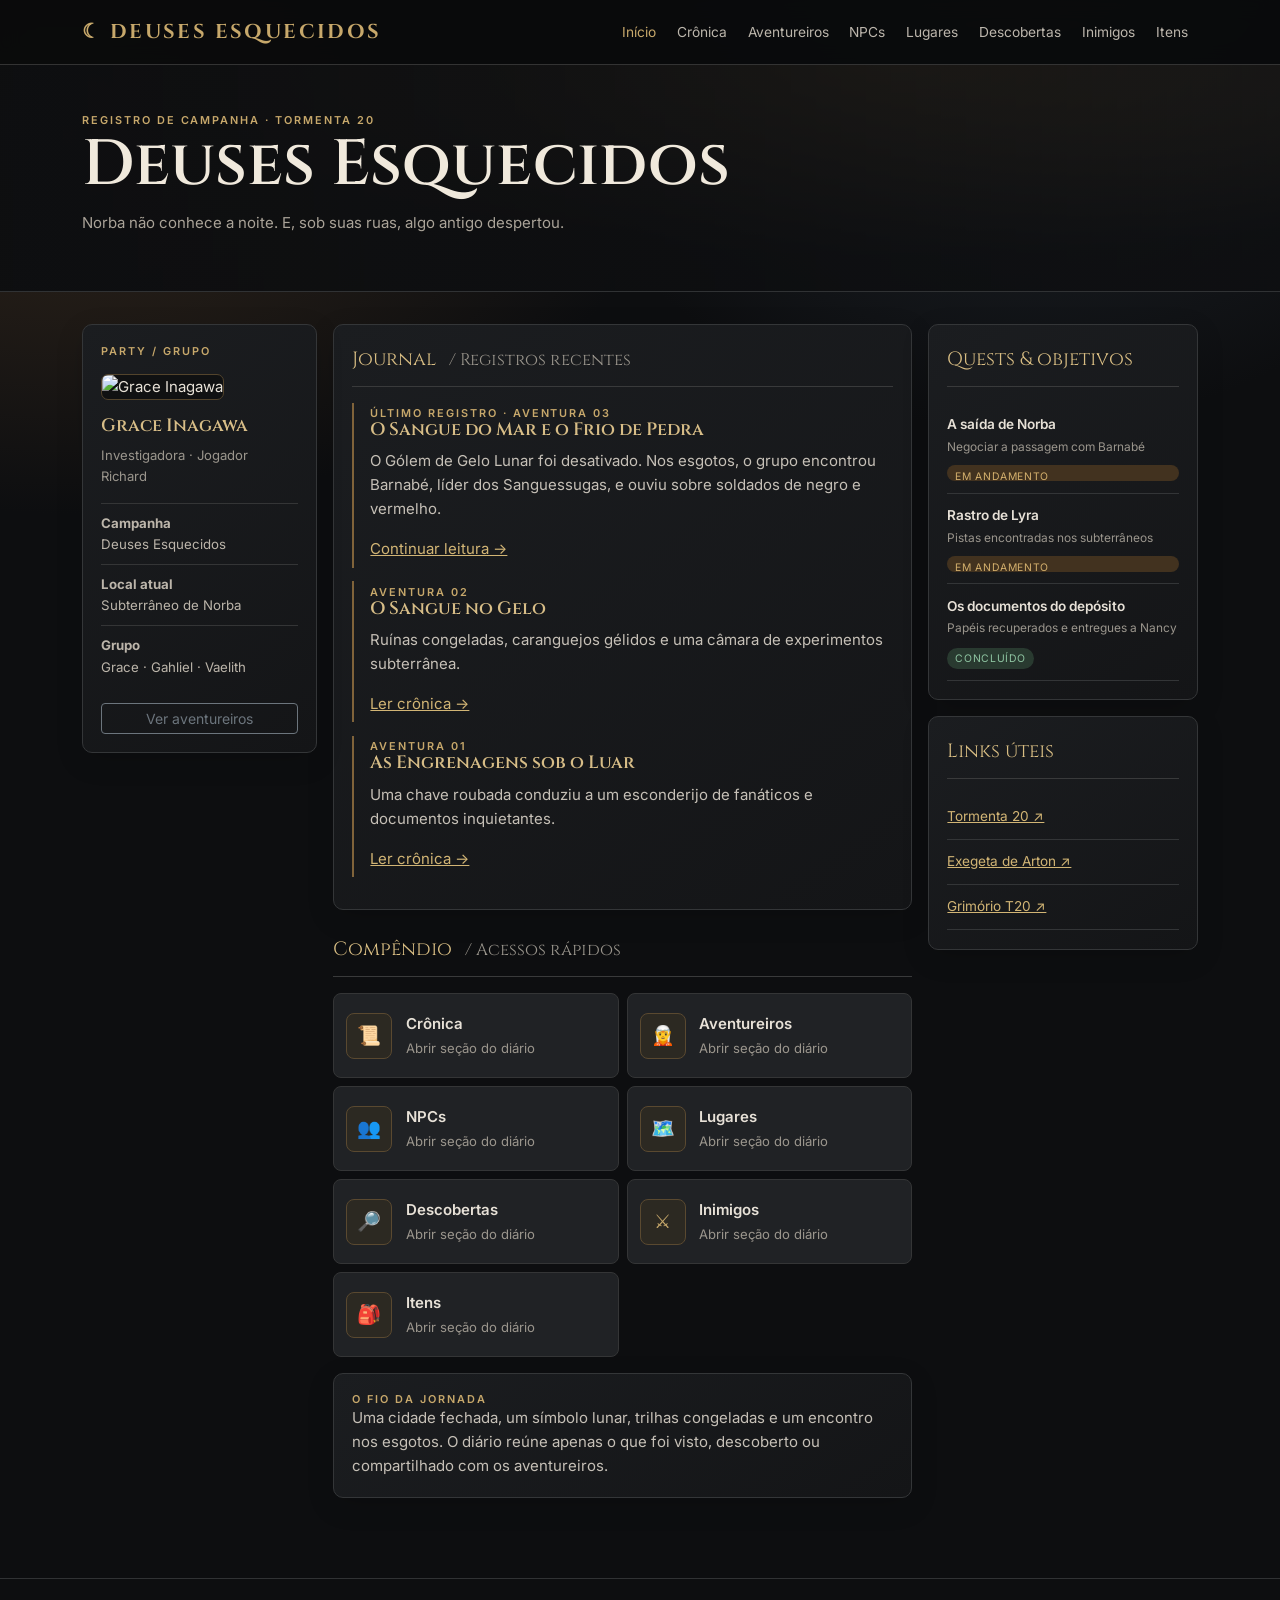
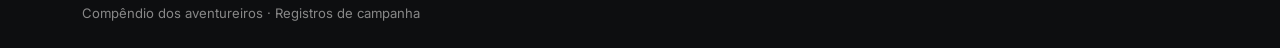
==== commit d64a8d03: "style: redesign compendium dashboard inspired by player journal" ====
--- a/index.html
+++ b/index.html
@@ -1 +1 @@
-<!doctype html><html lang="pt-BR"><head><meta charset="utf-8"><meta name="viewport" content="width=device-width,initial-scale=1"><title>Deuses Esquecidos — Deuses Esquecidos</title><link href="https://cdn.jsdelivr.net/npm/bootstrap@5.3.3/dist/css/bootstrap.min.css" rel="stylesheet"><link href="styles.css" rel="stylesheet"></head><body><nav class="navbar navbar-expand-lg navbar-dark sticky-top"><div class="container"><a class="navbar-brand" href="index.html">☾ DEUSES ESQUECIDOS</a><button class="navbar-toggler" data-bs-toggle="collapse" data-bs-target="#nav"><span class="navbar-toggler-icon"></span></button><div class="collapse navbar-collapse" id="nav"><ul class="navbar-nav ms-auto"><li class="nav-item"><a class="nav-link" href="index.html">Início</a></li><li class="nav-item"><a class="nav-link" href="cronica.html">Crônica</a></li><li class="nav-item"><a class="nav-link" href="aventureiros.html">Aventureiros</a></li><li class="nav-item"><a class="nav-link" href="personagens.html">NPCs</a></li><li class="nav-item"><a class="nav-link" href="lugares.html">Lugares</a></li><li class="nav-item"><a class="nav-link" href="descobertas.html">Descobertas</a></li><li class="nav-item"><a class="nav-link" href="inimigos.html">Inimigos</a></li><li class="nav-item"><a class="nav-link" href="itens.html">Itens</a></li></ul></div></div></nav><header class="hero"><div class="container"><div class="eyebrow">Tormenta 20 · Diário dos aventureiros</div><h1>Deuses Esquecidos</h1><p>Norba, uma cidade sem noite. Uma jornada por túneis, gelo, ruínas e segredos.</p></div></header><main><section class="section"><div class="container"><div class="row g-3"><div class="col-lg-8"><div class="panel"><h2>Diário da jornada</h2><p>Os caminhos de Grace, Gahliel e Vaelith se cruzaram em Norba. Uma chave roubada, símbolos estranhos e trilhas subterrâneas transformaram uma tarefa simples em uma descida por ruínas e gelo.</p><p>Este compêndio reúne crônicas, pessoas, lugares, descobertas, itens e adversários encontrados pelo grupo.</p></div></div><div class="col-lg-4"><div class="card-dark"><h3>Último registro</h3><p>Barnabé, o Sanguessuga, apareceu nos esgotos e compartilhou informações sobre passagens da cidade.</p><a href="cronica.html">Ler crônica →</a></div></div></div><div class="row g-3 mt-2"><div class="col-md-6 col-lg-4"><a href="cronica.html" class="text-decoration-none"><div class="card-dark"><div class="eyebrow">Compêndio</div><h3>Crônica</h3><p class="muted">Abrir seção</p></div></a></div><div class="col-md-6 col-lg-4"><a href="aventureiros.html" class="text-decoration-none"><div class="card-dark"><div class="eyebrow">Compêndio</div><h3>Aventureiros</h3><p class="muted">Abrir seção</p></div></a></div><div class="col-md-6 col-lg-4"><a href="personagens.html" class="text-decoration-none"><div class="card-dark"><div class="eyebrow">Compêndio</div><h3>NPCs</h3><p class="muted">Abrir seção</p></div></a></div><div class="col-md-6 col-lg-4"><a href="lugares.html" class="text-decoration-none"><div class="card-dark"><div class="eyebrow">Compêndio</div><h3>Lugares</h3><p class="muted">Abrir seção</p></div></a></div><div class="col-md-6 col-lg-4"><a href="descobertas.html" class="text-decoration-none"><div class="card-dark"><div class="eyebrow">Compêndio</div><h3>Descobertas</h3><p class="muted">Abrir seção</p></div></a></div><div class="col-md-6 col-lg-4"><a href="inimigos.html" class="text-decoration-none"><div class="card-dark"><div class="eyebrow">Compêndio</div><h3>Inimigos</h3><p class="muted">Abrir seção</p></div></a></div><div class="col-md-6 col-lg-4"><a href="itens.html" class="text-decoration-none"><div class="card-dark"><div class="eyebrow">Compêndio</div><h3>Itens</h3><p class="muted">Abrir seção</p></div></a></div></div><div class="panel mt-4"><h3>Referências T20</h3><p><a href="https://tormenta20.com/" target="_blank">Tormenta 20</a> · <a href="https://exegetadearton.com.br/" target="_blank">Exegeta de Arton</a> · <a href="https://eduardomarques.pythonanywhere.com/spell/" target="_blank">Grimório T20</a></p></div></div></section></main><footer class="py-4 mt-5"><div class="container small">Compêndio de jogadores — somente registros descobertos ou compartilhados.</div></footer><script src="https://cdn.jsdelivr.net/npm/bootstrap@5.3.3/dist/js/bootstrap.bundle.min.js"></script></body></html>+<!doctype html><html lang="pt-BR"><head><meta charset="utf-8"><meta name="viewport" content="width=device-width,initial-scale=1"><title>Deuses Esquecidos · Diário de campanha</title><link href="https://cdn.jsdelivr.net/npm/bootstrap@5.3.3/dist/css/bootstrap.min.css" rel="stylesheet"><link href="styles.css" rel="stylesheet"></head><body><nav class="navbar navbar-expand-lg navbar-dark sticky-top"><div class="container"><a class="navbar-brand" href="index.html">☾ DEUSES ESQUECIDOS</a><button class="navbar-toggler" data-bs-toggle="collapse" data-bs-target="#nav"><span class="navbar-toggler-icon"></span></button><div class="collapse navbar-collapse" id="nav"><ul class="navbar-nav ms-auto"><li class="nav-item"><a class="nav-link active" href="index.html">Início</a></li><li class="nav-item"><a class="nav-link " href="cronica.html">Crônica</a></li><li class="nav-item"><a class="nav-link " href="aventureiros.html">Aventureiros</a></li><li class="nav-item"><a class="nav-link " href="personagens.html">NPCs</a></li><li class="nav-item"><a class="nav-link " href="lugares.html">Lugares</a></li><li class="nav-item"><a class="nav-link " href="descobertas.html">Descobertas</a></li><li class="nav-item"><a class="nav-link " href="inimigos.html">Inimigos</a></li><li class="nav-item"><a class="nav-link " href="itens.html">Itens</a></li></ul></div></div></nav><header class="hero"><div class="container"><div class="eyebrow">Registro de campanha · Tormenta 20</div><h1>Deuses Esquecidos</h1><p>Norba não conhece a noite. E, sob suas ruas, algo antigo despertou.</p></div></header><main class="section"><div class="container dash-layout"><aside class="dash-profile"><div class="panel"><div class="eyebrow">Party / Grupo</div><img src="https://raw.githubusercontent.com/JoubertJoe/Tormenta_deuses_esquecidos/main/imagens/Personagens/Grace%20Inagawa.png" alt="Grace Inagawa" class="portrait my-3"><h3>Grace Inagawa</h3><div class="muted small">Investigadora · Jogador Richard</div><div class="profile-stat mt-3"><b>Campanha</b><br>Deuses Esquecidos</div><div class="profile-stat"><b>Local atual</b><br>Subterrâneo de Norba</div><div class="profile-stat"><b>Grupo</b><br>Grace · Gahliel · Vaelith</div><a class="btn btn-sm btn-outline-secondary w-100 mt-3" href="aventureiros.html">Ver aventureiros</a></div></aside><section class="dash-main"><div class="panel mb-3"><div class="dashboard-title">Journal <span class="muted small ms-2">/ Registros recentes</span></div><div class="journal-entry"><div class="eyebrow">Último registro · Aventura 03</div><h3>O Sangue do Mar e o Frio de Pedra</h3><p>O Gólem de Gelo Lunar foi desativado. Nos esgotos, o grupo encontrou Barnabé, líder dos Sanguessugas, e ouviu sobre soldados de negro e vermelho.</p><a href="cronica.html">Continuar leitura →</a></div><div class="journal-entry"><div class="eyebrow">Aventura 02</div><h3>O Sangue no Gelo</h3><p>Ruínas congeladas, caranguejos gélidos e uma câmara de experimentos subterrânea.</p><a href="cronica.html">Ler crônica →</a></div><div class="journal-entry"><div class="eyebrow">Aventura 01</div><h3>As Engrenagens sob o Luar</h3><p>Uma chave roubada conduziu a um esconderijo de fanáticos e documentos inquietantes.</p><a href="cronica.html">Ler crônica →</a></div></div><div class="dashboard-title mt-4">Compêndio <span class="muted small ms-2">/ Acessos rápidos</span></div><div class="row g-2"><div class="col-sm-6"><a class="dashboard-tile" href="cronica.html"><div class="tile-icon">📜</div><div><div class="fw-semibold">Crônica</div><small class="muted">Abrir seção do diário</small></div></a></div><div class="col-sm-6"><a class="dashboard-tile" href="aventureiros.html"><div class="tile-icon">🧝</div><div><div class="fw-semibold">Aventureiros</div><small class="muted">Abrir seção do diário</small></div></a></div><div class="col-sm-6"><a class="dashboard-tile" href="personagens.html"><div class="tile-icon">👥</div><div><div class="fw-semibold">NPCs</div><small class="muted">Abrir seção do diário</small></div></a></div><div class="col-sm-6"><a class="dashboard-tile" href="lugares.html"><div class="tile-icon">🗺️</div><div><div class="fw-semibold">Lugares</div><small class="muted">Abrir seção do diário</small></div></a></div><div class="col-sm-6"><a class="dashboard-tile" href="descobertas.html"><div class="tile-icon">🔎</div><div><div class="fw-semibold">Descobertas</div><small class="muted">Abrir seção do diário</small></div></a></div><div class="col-sm-6"><a class="dashboard-tile" href="inimigos.html"><div class="tile-icon">⚔️</div><div><div class="fw-semibold">Inimigos</div><small class="muted">Abrir seção do diário</small></div></a></div><div class="col-sm-6"><a class="dashboard-tile" href="itens.html"><div class="tile-icon">🎒</div><div><div class="fw-semibold">Itens</div><small class="muted">Abrir seção do diário</small></div></a></div></div><div class="panel mt-3"><div class="eyebrow">O fio da jornada</div><p class="mb-0">Uma cidade fechada, um símbolo lunar, trilhas congeladas e um encontro nos esgotos. O diário reúne apenas o que foi visto, descoberto ou compartilhado com os aventureiros.</p></div></section><aside class="dash-right"><div class="panel mb-3"><div class="dashboard-title">Quests & objetivos</div><div class="quest-row"><div class="fw-semibold">A saída de Norba</div><small class="muted">Negociar a passagem com Barnabé</small><div class="mt-2"><span class="status progress">EM ANDAMENTO</span></div></div><div class="quest-row"><div class="fw-semibold">Rastro de Lyra</div><small class="muted">Pistas encontradas nos subterrâneos</small><div class="mt-2"><span class="status progress">EM ANDAMENTO</span></div></div><div class="quest-row"><div class="fw-semibold">Os documentos do depósito</div><small class="muted">Papéis recuperados e entregues a Nancy</small><div class="mt-2"><span class="status">CONCLUÍDO</span></div></div></div><div class="panel"><div class="dashboard-title">Links úteis</div><div class="quest-row"><a href="https://tormenta20.com/" target="_blank" rel="noopener">Tormenta 20 ↗</a></div><div class="quest-row"><a href="https://exegetadearton.com.br/" target="_blank" rel="noopener">Exegeta de Arton ↗</a></div><div class="quest-row"><a href="https://eduardomarques.pythonanywhere.com/spell/" target="_blank" rel="noopener">Grimório T20 ↗</a></div></div></aside></div></main><footer class="py-4 mt-5"><div class="container small">Compêndio dos aventureiros · Registros de campanha</div></footer><script src="https://cdn.jsdelivr.net/npm/bootstrap@5.3.3/dist/js/bootstrap.bundle.min.js"></script></body></html>
--- a/styles.css
+++ b/styles.css
@@ -0,0 +1 @@
+@import url('https://fonts.googleapis.com/css2?family=Cinzel:wght@400;500;600;700&family=Inter:wght@400;500;600&display=swap');:root{--bg:#0d0e10;--surface:#17191c;--surface2:#202226;--gold:#c7a86b;--text:#e7e1d7;--muted:#9b968d;--border:#343537;--goldsoft:#90784c}*{box-sizing:border-box}body{background:#0d0e10;color:var(--text);font:15px/1.6 Inter,system-ui,sans-serif;background-image:radial-gradient(ellipse at 80% -20%,#283039 0,transparent 40%),radial-gradient(ellipse at 5% 15%,#30251b 0,transparent 35%);background-attachment:fixed}.navbar{background:#090a0bef!important;border-bottom:1px solid #333;backdrop-filter:blur(10px)}.navbar-brand{font-family:Cinzel,serif;font-weight:700;letter-spacing:.12em;color:var(--gold)!important}.nav-link{color:#bcb6ac!important;font-size:.86rem;padding:.8rem .65rem!important}.nav-link:hover,.nav-link.active{color:var(--gold)!important}.hero{padding:3rem 0 2.5rem;border-bottom:1px solid #303234;background:linear-gradient(90deg,rgba(13,14,16,.98),rgba(13,14,16,.78)),radial-gradient(ellipse at 70% 0,#5d4b30,transparent 60%)}.hero h1{font-family:Cinzel,serif;font-size:clamp(2rem,5vw,4rem);color:#f0e9dc;font-weight:600}.hero p{color:#aaa398;max-width:760px}.eyebrow{font:600 .68rem Inter,sans-serif;color:var(--gold);letter-spacing:.18em;text-transform:uppercase}.section{padding:2rem 0}.panel,.card-dark{background:linear-gradient(145deg,#1b1d20,#141517);border:1px solid #343638;border-radius:10px;padding:1.15rem;height:100%;box-shadow:0 8px 28px #0002}h2,h3,h4,h5{font-family:Cinzel,serif;color:#d7bd87;font-weight:600}h2{font-size:1.35rem}h3{font-size:1.12rem}h4{font-size:1rem}p{color:#c6c0b7}.muted{color:var(--muted)!important}.portrait{width:100%;aspect-ratio:3/4;object-fit:cover;border:1px solid #53442c;border-radius:7px;background:#101112}.enemy-card{background:#121416;border:1px solid #343638;border-left:3px solid var(--goldsoft);padding:1rem;border-radius:6px}.accordion{--bs-accordion-bg:var(--surface);--bs-accordion-color:var(--text);--bs-accordion-border-color:var(--border);--bs-accordion-btn-color:var(--text);--bs-accordion-btn-bg:var(--surface2);--bs-accordion-active-color:var(--gold);--bs-accordion-active-bg:#2a261f}.accordion-button:after{filter:invert(.65)}.badge-soft{background:#352c20;color:#d5b878;border:1px solid #645133}footer{border-top:1px solid #303234;color:#888!important}a{color:#d2b575}a:hover{color:#f0d9a1}hr{border-color:#383a3b}.quote{padding:1rem 1.2rem;border-left:3px solid var(--gold);background:#211e19;color:#d6c7a4;font-family:Cinzel,serif}.timeline{border-left:1px solid #4b4231;margin-left:.8rem;padding-left:1.4rem}.timeline-item{position:relative;padding-bottom:1.5rem}.timeline-item:before{content:"";position:absolute;left:-1.78rem;top:.4rem;width:8px;height:8px;border-radius:50%;background:var(--gold);box-shadow:0 0 0 4px #2b261d}.dash-layout{display:grid;grid-template-columns:235px minmax(0,1fr) 270px;gap:1rem;align-items:start}.dash-profile{position:sticky;top:82px}.dash-main{min-width:0}.dash-right{position:sticky;top:82px}.profile-stat{border-top:1px solid #343536;padding:.55rem 0;font-size:.83rem;color:#bcb5aa}.dashboard-title{font-family:Cinzel,serif;color:#d8bd83;font-size:1.2rem;border-bottom:1px solid #393a3b;padding-bottom:.7rem;margin-bottom:1rem}.dashboard-tile{display:flex;align-items:center;gap:.85rem;background:#202225;border:1px solid #343536;border-radius:8px;padding:.75rem;color:var(--text);text-decoration:none;min-height:85px}.dashboard-tile:hover{border-color:#75603a;background:#242629;color:#f0d9a1}.tile-icon{width:46px;height:46px;display:grid;place-items:center;background:#2c2922;border:1px solid #5a4930;border-radius:8px;font-size:1.2rem;color:var(--gold)}.journal-entry{border-left:2px solid #80633a;padding:.2rem 0 .4rem 1rem;margin:.85rem 0}.quest-row{padding:.7rem 0;border-bottom:1px solid #333537;font-size:.85rem}.status{font-size:.65rem;letter-spacing:.06em;padding:.25rem .5rem;border-radius:20px;background:#293a30;color:#8fc5a2}.status.progress{background:#42321f;color:#d4b06d}@media(max-width:1100px){.dash-layout{grid-template-columns:220px minmax(0,1fr)}.dash-right{position:static;grid-column:1/-1}.dash-profile{position:static}}@media(max-width:720px){.dash-layout{grid-template-columns:1fr}.dash-profile,.dash-right{position:static}.hero{padding:2rem 0}.section{padding:1.4rem 0}.navbar-brand{font-size:.9rem}}
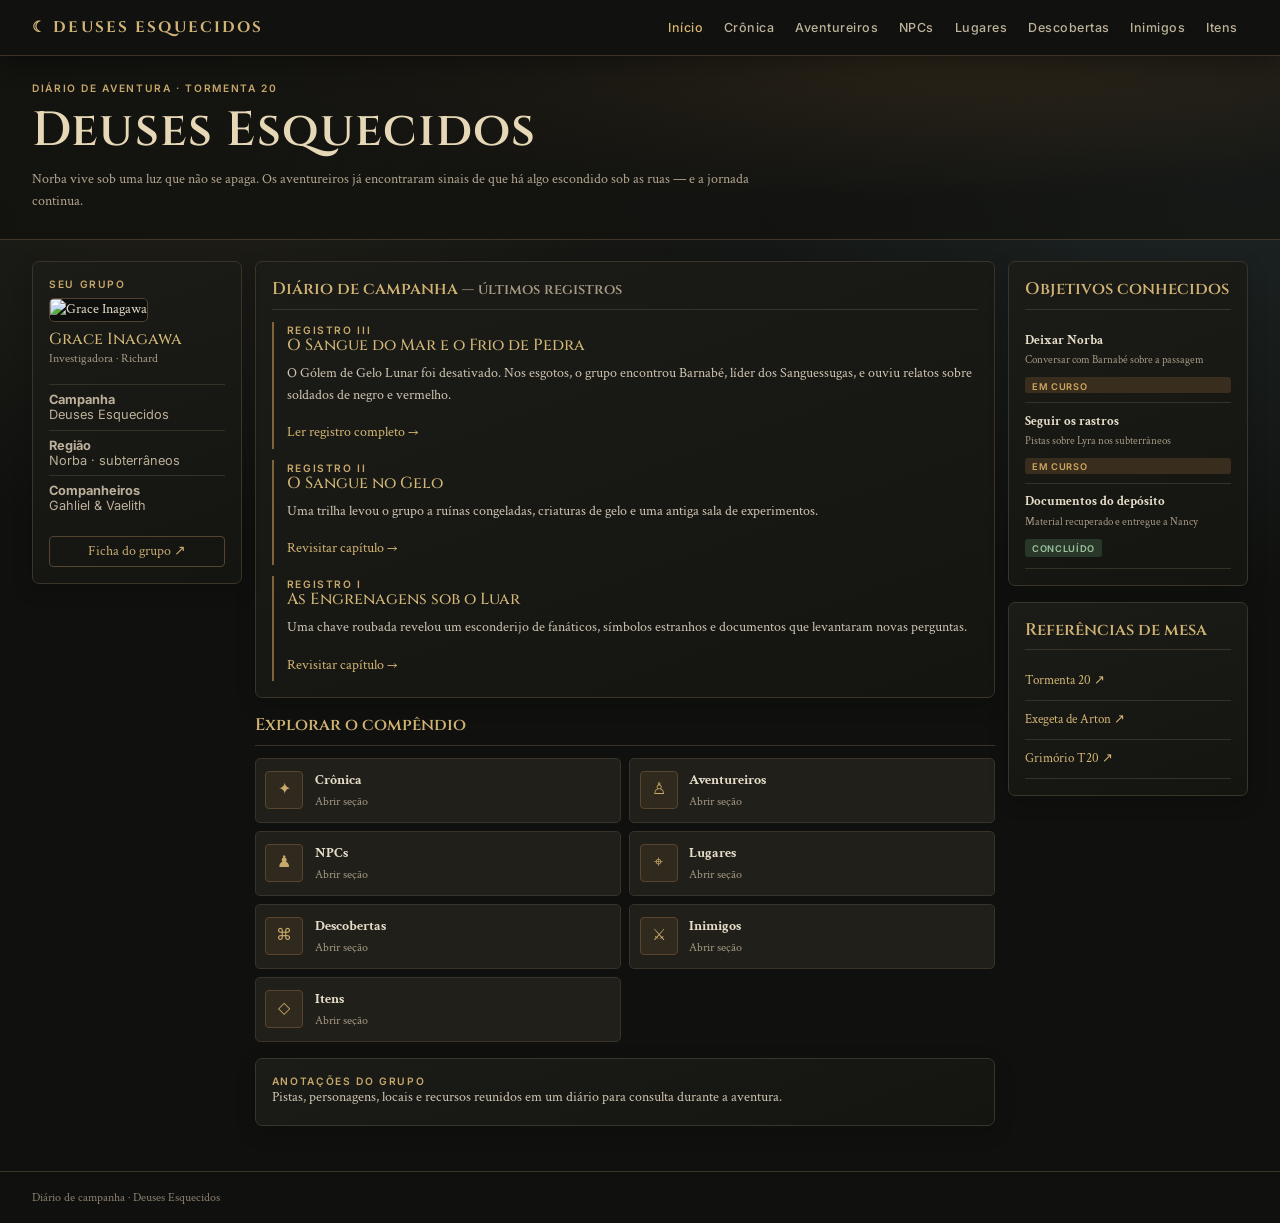
==== commit 65f62b1d: "style: compact dark fantasy tabletop journal redesign" ====
--- a/index.html
+++ b/index.html
@@ -1 +1 @@
-<!doctype html><html lang="pt-BR"><head><meta charset="utf-8"><meta name="viewport" content="width=device-width,initial-scale=1"><title>Deuses Esquecidos · Diário de campanha</title><link href="https://cdn.jsdelivr.net/npm/bootstrap@5.3.3/dist/css/bootstrap.min.css" rel="stylesheet"><link href="styles.css" rel="stylesheet"></head><body><nav class="navbar navbar-expand-lg navbar-dark sticky-top"><div class="container"><a class="navbar-brand" href="index.html">☾ DEUSES ESQUECIDOS</a><button class="navbar-toggler" data-bs-toggle="collapse" data-bs-target="#nav"><span class="navbar-toggler-icon"></span></button><div class="collapse navbar-collapse" id="nav"><ul class="navbar-nav ms-auto"><li class="nav-item"><a class="nav-link active" href="index.html">Início</a></li><li class="nav-item"><a class="nav-link " href="cronica.html">Crônica</a></li><li class="nav-item"><a class="nav-link " href="aventureiros.html">Aventureiros</a></li><li class="nav-item"><a class="nav-link " href="personagens.html">NPCs</a></li><li class="nav-item"><a class="nav-link " href="lugares.html">Lugares</a></li><li class="nav-item"><a class="nav-link " href="descobertas.html">Descobertas</a></li><li class="nav-item"><a class="nav-link " href="inimigos.html">Inimigos</a></li><li class="nav-item"><a class="nav-link " href="itens.html">Itens</a></li></ul></div></div></nav><header class="hero"><div class="container"><div class="eyebrow">Registro de campanha · Tormenta 20</div><h1>Deuses Esquecidos</h1><p>Norba não conhece a noite. E, sob suas ruas, algo antigo despertou.</p></div></header><main class="section"><div class="container dash-layout"><aside class="dash-profile"><div class="panel"><div class="eyebrow">Party / Grupo</div><img src="https://raw.githubusercontent.com/JoubertJoe/Tormenta_deuses_esquecidos/main/imagens/Personagens/Grace%20Inagawa.png" alt="Grace Inagawa" class="portrait my-3"><h3>Grace Inagawa</h3><div class="muted small">Investigadora · Jogador Richard</div><div class="profile-stat mt-3"><b>Campanha</b><br>Deuses Esquecidos</div><div class="profile-stat"><b>Local atual</b><br>Subterrâneo de Norba</div><div class="profile-stat"><b>Grupo</b><br>Grace · Gahliel · Vaelith</div><a class="btn btn-sm btn-outline-secondary w-100 mt-3" href="aventureiros.html">Ver aventureiros</a></div></aside><section class="dash-main"><div class="panel mb-3"><div class="dashboard-title">Journal <span class="muted small ms-2">/ Registros recentes</span></div><div class="journal-entry"><div class="eyebrow">Último registro · Aventura 03</div><h3>O Sangue do Mar e o Frio de Pedra</h3><p>O Gólem de Gelo Lunar foi desativado. Nos esgotos, o grupo encontrou Barnabé, líder dos Sanguessugas, e ouviu sobre soldados de negro e vermelho.</p><a href="cronica.html">Continuar leitura →</a></div><div class="journal-entry"><div class="eyebrow">Aventura 02</div><h3>O Sangue no Gelo</h3><p>Ruínas congeladas, caranguejos gélidos e uma câmara de experimentos subterrânea.</p><a href="cronica.html">Ler crônica →</a></div><div class="journal-entry"><div class="eyebrow">Aventura 01</div><h3>As Engrenagens sob o Luar</h3><p>Uma chave roubada conduziu a um esconderijo de fanáticos e documentos inquietantes.</p><a href="cronica.html">Ler crônica →</a></div></div><div class="dashboard-title mt-4">Compêndio <span class="muted small ms-2">/ Acessos rápidos</span></div><div class="row g-2"><div class="col-sm-6"><a class="dashboard-tile" href="cronica.html"><div class="tile-icon">📜</div><div><div class="fw-semibold">Crônica</div><small class="muted">Abrir seção do diário</small></div></a></div><div class="col-sm-6"><a class="dashboard-tile" href="aventureiros.html"><div class="tile-icon">🧝</div><div><div class="fw-semibold">Aventureiros</div><small class="muted">Abrir seção do diário</small></div></a></div><div class="col-sm-6"><a class="dashboard-tile" href="personagens.html"><div class="tile-icon">👥</div><div><div class="fw-semibold">NPCs</div><small class="muted">Abrir seção do diário</small></div></a></div><div class="col-sm-6"><a class="dashboard-tile" href="lugares.html"><div class="tile-icon">🗺️</div><div><div class="fw-semibold">Lugares</div><small class="muted">Abrir seção do diário</small></div></a></div><div class="col-sm-6"><a class="dashboard-tile" href="descobertas.html"><div class="tile-icon">🔎</div><div><div class="fw-semibold">Descobertas</div><small class="muted">Abrir seção do diário</small></div></a></div><div class="col-sm-6"><a class="dashboard-tile" href="inimigos.html"><div class="tile-icon">⚔️</div><div><div class="fw-semibold">Inimigos</div><small class="muted">Abrir seção do diário</small></div></a></div><div class="col-sm-6"><a class="dashboard-tile" href="itens.html"><div class="tile-icon">🎒</div><div><div class="fw-semibold">Itens</div><small class="muted">Abrir seção do diário</small></div></a></div></div><div class="panel mt-3"><div class="eyebrow">O fio da jornada</div><p class="mb-0">Uma cidade fechada, um símbolo lunar, trilhas congeladas e um encontro nos esgotos. O diário reúne apenas o que foi visto, descoberto ou compartilhado com os aventureiros.</p></div></section><aside class="dash-right"><div class="panel mb-3"><div class="dashboard-title">Quests & objetivos</div><div class="quest-row"><div class="fw-semibold">A saída de Norba</div><small class="muted">Negociar a passagem com Barnabé</small><div class="mt-2"><span class="status progress">EM ANDAMENTO</span></div></div><div class="quest-row"><div class="fw-semibold">Rastro de Lyra</div><small class="muted">Pistas encontradas nos subterrâneos</small><div class="mt-2"><span class="status progress">EM ANDAMENTO</span></div></div><div class="quest-row"><div class="fw-semibold">Os documentos do depósito</div><small class="muted">Papéis recuperados e entregues a Nancy</small><div class="mt-2"><span class="status">CONCLUÍDO</span></div></div></div><div class="panel"><div class="dashboard-title">Links úteis</div><div class="quest-row"><a href="https://tormenta20.com/" target="_blank" rel="noopener">Tormenta 20 ↗</a></div><div class="quest-row"><a href="https://exegetadearton.com.br/" target="_blank" rel="noopener">Exegeta de Arton ↗</a></div><div class="quest-row"><a href="https://eduardomarques.pythonanywhere.com/spell/" target="_blank" rel="noopener">Grimório T20 ↗</a></div></div></aside></div></main><footer class="py-4 mt-5"><div class="container small">Compêndio dos aventureiros · Registros de campanha</div></footer><script src="https://cdn.jsdelivr.net/npm/bootstrap@5.3.3/dist/js/bootstrap.bundle.min.js"></script></body></html>+<!doctype html><html lang="pt-BR"><head><meta charset="utf-8"><meta name="viewport" content="width=device-width,initial-scale=1"><title>Deuses Esquecidos · Diário de campanha</title><link href="https://cdn.jsdelivr.net/npm/bootstrap@5.3.3/dist/css/bootstrap.min.css" rel="stylesheet"><link href="styles.css" rel="stylesheet"></head><body><nav class="navbar navbar-expand-lg navbar-dark sticky-top"><div class="container"><a class="navbar-brand" href="index.html">☾ DEUSES ESQUECIDOS</a><button class="navbar-toggler" type="button" data-bs-toggle="collapse" data-bs-target="#navmenu"><span class="navbar-toggler-icon"></span></button><div class="collapse navbar-collapse" id="navmenu"><ul class="navbar-nav ms-auto"><li class="nav-item"><a class="nav-link active" href="index.html">Início</a></li><li class="nav-item"><a class="nav-link " href="cronica.html">Crônica</a></li><li class="nav-item"><a class="nav-link " href="aventureiros.html">Aventureiros</a></li><li class="nav-item"><a class="nav-link " href="personagens.html">NPCs</a></li><li class="nav-item"><a class="nav-link " href="lugares.html">Lugares</a></li><li class="nav-item"><a class="nav-link " href="descobertas.html">Descobertas</a></li><li class="nav-item"><a class="nav-link " href="inimigos.html">Inimigos</a></li><li class="nav-item"><a class="nav-link " href="itens.html">Itens</a></li></ul></div></div></nav><header class="hero"><div class="container"><div class="eyebrow">Diário de aventura · Tormenta 20</div><h1>Deuses Esquecidos</h1><p>Norba vive sob uma luz que não se apaga. Os aventureiros já encontraram sinais de que há algo escondido sob as ruas — e a jornada continua.</p></div></header><main class="section"><div class="container dash-layout"><aside class="dash-profile"><div class="panel"><div class="eyebrow">Seu grupo</div><img src="https://raw.githubusercontent.com/JoubertJoe/Tormenta_deuses_esquecidos/main/imagens/Personagens/Grace%20Inagawa.png" class="portrait my-2" alt="Grace Inagawa"><h3 class="mb-0">Grace Inagawa</h3><div class="muted small">Investigadora · Richard</div><div class="profile-stat mt-3"><b>Campanha</b><br>Deuses Esquecidos</div><div class="profile-stat"><b>Região</b><br>Norba · subterrâneos</div><div class="profile-stat"><b>Companheiros</b><br>Gahliel & Vaelith</div><a class="btn btn-sm btn-outline-secondary w-100 mt-3" href="aventureiros.html">Ficha do grupo ↗</a></div></aside><section class="dash-main"><div class="panel mb-3"><div class="dashboard-title">Diário de campanha <span class="muted small">— últimos registros</span></div><div class="journal-entry"><div class="eyebrow">Registro III</div><h3>O Sangue do Mar e o Frio de Pedra</h3><p>O Gólem de Gelo Lunar foi desativado. Nos esgotos, o grupo encontrou Barnabé, líder dos Sanguessugas, e ouviu relatos sobre soldados de negro e vermelho.</p><a href="cronica.html">Ler registro completo →</a></div><div class="journal-entry"><div class="eyebrow">Registro II</div><h3>O Sangue no Gelo</h3><p>Uma trilha levou o grupo a ruínas congeladas, criaturas de gelo e uma antiga sala de experimentos.</p><a href="cronica.html">Revisitar capítulo →</a></div><div class="journal-entry mb-0"><div class="eyebrow">Registro I</div><h3>As Engrenagens sob o Luar</h3><p>Uma chave roubada revelou um esconderijo de fanáticos, símbolos estranhos e documentos que levantaram novas perguntas.</p><a href="cronica.html">Revisitar capítulo →</a></div></div><div class="dashboard-title mt-3">Explorar o compêndio</div><div class="row g-2"><div class="col-sm-6"><a class="dashboard-tile" href="cronica.html"><span class="tile-icon">✦</span><span><strong>Crônica</strong><small class="muted d-block">Abrir seção</small></span></a></div><div class="col-sm-6"><a class="dashboard-tile" href="aventureiros.html"><span class="tile-icon">♙</span><span><strong>Aventureiros</strong><small class="muted d-block">Abrir seção</small></span></a></div><div class="col-sm-6"><a class="dashboard-tile" href="personagens.html"><span class="tile-icon">♟</span><span><strong>NPCs</strong><small class="muted d-block">Abrir seção</small></span></a></div><div class="col-sm-6"><a class="dashboard-tile" href="lugares.html"><span class="tile-icon">⌖</span><span><strong>Lugares</strong><small class="muted d-block">Abrir seção</small></span></a></div><div class="col-sm-6"><a class="dashboard-tile" href="descobertas.html"><span class="tile-icon">⌘</span><span><strong>Descobertas</strong><small class="muted d-block">Abrir seção</small></span></a></div><div class="col-sm-6"><a class="dashboard-tile" href="inimigos.html"><span class="tile-icon">⚔</span><span><strong>Inimigos</strong><small class="muted d-block">Abrir seção</small></span></a></div><div class="col-sm-6"><a class="dashboard-tile" href="itens.html"><span class="tile-icon">◇</span><span><strong>Itens</strong><small class="muted d-block">Abrir seção</small></span></a></div></div><div class="panel mt-3"><div class="eyebrow">Anotações do grupo</div><p class="mb-0">Pistas, personagens, locais e recursos reunidos em um diário para consulta durante a aventura.</p></div></section><aside class="dash-right"><div class="panel mb-3"><div class="dashboard-title">Objetivos conhecidos</div><div class="quest-row"><strong>Deixar Norba</strong><small class="muted d-block">Conversar com Barnabé sobre a passagem</small><div class="mt-2"><span class="status progress">EM CURSO</span></div></div><div class="quest-row"><strong>Seguir os rastros</strong><small class="muted d-block">Pistas sobre Lyra nos subterrâneos</small><div class="mt-2"><span class="status progress">EM CURSO</span></div></div><div class="quest-row"><strong>Documentos do depósito</strong><small class="muted d-block">Material recuperado e entregue a Nancy</small><div class="mt-2"><span class="status">CONCLUÍDO</span></div></div></div><div class="panel"><div class="dashboard-title">Referências de mesa</div><div class="quest-row"><a href="https://tormenta20.com/" target="_blank" rel="noopener">Tormenta 20 ↗</a></div><div class="quest-row"><a href="https://exegetadearton.com.br/" target="_blank" rel="noopener">Exegeta de Arton ↗</a></div><div class="quest-row"><a href="https://eduardomarques.pythonanywhere.com/spell/" target="_blank" rel="noopener">Grimório T20 ↗</a></div></div></aside></div></main><footer class="py-3 mt-4"><div class="container small">Diário de campanha · Deuses Esquecidos</div></footer><script src="https://cdn.jsdelivr.net/npm/bootstrap@5.3.3/dist/js/bootstrap.bundle.min.js"></script></body></html>
--- a/styles.css
+++ b/styles.css
@@ -1 +1,30 @@
-@import url('https://fonts.googleapis.com/css2?family=Cinzel:wght@400;500;600;700&family=Inter:wght@400;500;600&display=swap');:root{--bg:#0d0e10;--surface:#17191c;--surface2:#202226;--gold:#c7a86b;--text:#e7e1d7;--muted:#9b968d;--border:#343537;--goldsoft:#90784c}*{box-sizing:border-box}body{background:#0d0e10;color:var(--text);font:15px/1.6 Inter,system-ui,sans-serif;background-image:radial-gradient(ellipse at 80% -20%,#283039 0,transparent 40%),radial-gradient(ellipse at 5% 15%,#30251b 0,transparent 35%);background-attachment:fixed}.navbar{background:#090a0bef!important;border-bottom:1px solid #333;backdrop-filter:blur(10px)}.navbar-brand{font-family:Cinzel,serif;font-weight:700;letter-spacing:.12em;color:var(--gold)!important}.nav-link{color:#bcb6ac!important;font-size:.86rem;padding:.8rem .65rem!important}.nav-link:hover,.nav-link.active{color:var(--gold)!important}.hero{padding:3rem 0 2.5rem;border-bottom:1px solid #303234;background:linear-gradient(90deg,rgba(13,14,16,.98),rgba(13,14,16,.78)),radial-gradient(ellipse at 70% 0,#5d4b30,transparent 60%)}.hero h1{font-family:Cinzel,serif;font-size:clamp(2rem,5vw,4rem);color:#f0e9dc;font-weight:600}.hero p{color:#aaa398;max-width:760px}.eyebrow{font:600 .68rem Inter,sans-serif;color:var(--gold);letter-spacing:.18em;text-transform:uppercase}.section{padding:2rem 0}.panel,.card-dark{background:linear-gradient(145deg,#1b1d20,#141517);border:1px solid #343638;border-radius:10px;padding:1.15rem;height:100%;box-shadow:0 8px 28px #0002}h2,h3,h4,h5{font-family:Cinzel,serif;color:#d7bd87;font-weight:600}h2{font-size:1.35rem}h3{font-size:1.12rem}h4{font-size:1rem}p{color:#c6c0b7}.muted{color:var(--muted)!important}.portrait{width:100%;aspect-ratio:3/4;object-fit:cover;border:1px solid #53442c;border-radius:7px;background:#101112}.enemy-card{background:#121416;border:1px solid #343638;border-left:3px solid var(--goldsoft);padding:1rem;border-radius:6px}.accordion{--bs-accordion-bg:var(--surface);--bs-accordion-color:var(--text);--bs-accordion-border-color:var(--border);--bs-accordion-btn-color:var(--text);--bs-accordion-btn-bg:var(--surface2);--bs-accordion-active-color:var(--gold);--bs-accordion-active-bg:#2a261f}.accordion-button:after{filter:invert(.65)}.badge-soft{background:#352c20;color:#d5b878;border:1px solid #645133}footer{border-top:1px solid #303234;color:#888!important}a{color:#d2b575}a:hover{color:#f0d9a1}hr{border-color:#383a3b}.quote{padding:1rem 1.2rem;border-left:3px solid var(--gold);background:#211e19;color:#d6c7a4;font-family:Cinzel,serif}.timeline{border-left:1px solid #4b4231;margin-left:.8rem;padding-left:1.4rem}.timeline-item{position:relative;padding-bottom:1.5rem}.timeline-item:before{content:"";position:absolute;left:-1.78rem;top:.4rem;width:8px;height:8px;border-radius:50%;background:var(--gold);box-shadow:0 0 0 4px #2b261d}.dash-layout{display:grid;grid-template-columns:235px minmax(0,1fr) 270px;gap:1rem;align-items:start}.dash-profile{position:sticky;top:82px}.dash-main{min-width:0}.dash-right{position:sticky;top:82px}.profile-stat{border-top:1px solid #343536;padding:.55rem 0;font-size:.83rem;color:#bcb5aa}.dashboard-title{font-family:Cinzel,serif;color:#d8bd83;font-size:1.2rem;border-bottom:1px solid #393a3b;padding-bottom:.7rem;margin-bottom:1rem}.dashboard-tile{display:flex;align-items:center;gap:.85rem;background:#202225;border:1px solid #343536;border-radius:8px;padding:.75rem;color:var(--text);text-decoration:none;min-height:85px}.dashboard-tile:hover{border-color:#75603a;background:#242629;color:#f0d9a1}.tile-icon{width:46px;height:46px;display:grid;place-items:center;background:#2c2922;border:1px solid #5a4930;border-radius:8px;font-size:1.2rem;color:var(--gold)}.journal-entry{border-left:2px solid #80633a;padding:.2rem 0 .4rem 1rem;margin:.85rem 0}.quest-row{padding:.7rem 0;border-bottom:1px solid #333537;font-size:.85rem}.status{font-size:.65rem;letter-spacing:.06em;padding:.25rem .5rem;border-radius:20px;background:#293a30;color:#8fc5a2}.status.progress{background:#42321f;color:#d4b06d}@media(max-width:1100px){.dash-layout{grid-template-columns:220px minmax(0,1fr)}.dash-right{position:static;grid-column:1/-1}.dash-profile{position:static}}@media(max-width:720px){.dash-layout{grid-template-columns:1fr}.dash-profile,.dash-right{position:static}.hero{padding:2rem 0}.section{padding:1.4rem 0}.navbar-brand{font-size:.9rem}}+@import url('https://fonts.googleapis.com/css2?family=Cinzel:wght@400;500;600;700&family=Crimson+Text:wght@400;600&family=Inter:wght@400;500;600&display=swap');
+:root{--ink:#e6ddc9;--muted:#a79b85;--gold:#c8a86b;--gold2:#80633d;--panel:#171715;--panel2:#1e1d19;--line:#3a3429;--red:#8b443c;--green:#536c51}
+*{box-sizing:border-box}
+body{margin:0;background:#10110f;color:var(--ink);font:14px/1.55 'Crimson Text',Georgia,serif;background-image:radial-gradient(ellipse at 15% 0%,#27251d 0,transparent 42%),radial-gradient(ellipse at 95% 20%,#1d2424 0,transparent 40%);background-attachment:fixed}
+.container{max-width:1240px}
+.navbar{background:#11110f!important;border-bottom:1px solid #3a3326;box-shadow:0 8px 24px #0005}
+.navbar-brand{font:700 .95rem Cinzel,serif;letter-spacing:.14em;color:#d1b578!important}
+.navbar-toggler{border-color:#655439}.nav-link{font:500 .78rem Inter,sans-serif;letter-spacing:.04em;color:#bdb29a!important;padding:.75rem .65rem!important}.nav-link:hover,.nav-link.active{color:#d8b66f!important}
+.hero{padding:1.65rem 0 1.3rem;border-bottom:1px solid #403727;background:linear-gradient(90deg,#12120fF2,#12120fA0),radial-gradient(ellipse at 70% 0,#67502e,transparent 55%)}
+.hero h1{font:600 clamp(1.8rem,4vw,3rem) Cinzel,serif;letter-spacing:.025em;color:#e6d8b7;margin:.25rem 0}.hero p{color:#b4a68f;max-width:760px;margin:.35rem 0}.eyebrow{font:600 .64rem Inter,sans-serif;letter-spacing:.16em;text-transform:uppercase;color:var(--gold)}
+.section{padding:1.35rem 0}
+.panel,.card-dark{background:linear-gradient(160deg,#1b1b17,#141411);border:1px solid var(--line);border-radius:7px;padding:1rem;box-shadow:0 6px 20px #0003}
+h1,h2,h3,h4,h5{font-family:Cinzel,serif;color:#d4b978}h2{font-size:1.2rem}h3{font-size:1rem}h4{font-size:.92rem}p{color:#d0c5b2}.muted{color:var(--muted)!important}
+a{color:#d4b674;text-decoration:none}a:hover{color:#f2dfad}
+.portrait{width:100%;aspect-ratio:3/4;object-fit:cover;background:#0e0f0d;border:1px solid #51432e;border-radius:5px}
+.enemy-card{background:#12130f;border:1px solid #383329;border-left:2px solid var(--gold2);padding:.85rem;border-radius:4px}
+.accordion{--bs-accordion-bg:#171714;--bs-accordion-color:var(--ink);--bs-accordion-border-color:var(--line);--bs-accordion-btn-color:var(--ink);--bs-accordion-btn-bg:#201e18;--bs-accordion-active-color:var(--gold);--bs-accordion-active-bg:#29251c}.accordion-button:after{filter:invert(.7)}
+.badge-soft{background:#30271a;color:#d2b578;border:1px solid #665132}
+footer{border-top:1px solid #3a3327;color:#8c806e!important}hr{border-color:#3a3429}
+.quote{padding:.8rem 1rem;border-left:2px solid var(--gold);background:#211e17;color:#d8c5a0;font:600 1rem 'Crimson Text',serif}
+.timeline{border-left:1px solid #51442e;margin-left:.6rem;padding-left:1.2rem}.timeline-item{position:relative;padding-bottom:1.2rem}.timeline-item:before{content:"";position:absolute;left:-1.56rem;top:.35rem;width:7px;height:7px;border-radius:50%;background:var(--gold);box-shadow:0 0 0 3px #2d271d}
+.dash-layout{display:grid;grid-template-columns:210px minmax(0,1fr) 240px;gap:.8rem;align-items:start}.dash-profile,.dash-right{position:sticky;top:72px}.dash-main{min-width:0}
+.profile-stat{border-top:1px solid #363127;padding:.45rem 0;font: .8rem Inter,sans-serif;color:#bcb09a}
+.dashboard-title{font:600 1.05rem Cinzel,serif;color:#d0b373;border-bottom:1px solid #393329;padding-bottom:.55rem;margin-bottom:.75rem}
+.dashboard-tile{display:flex;align-items:center;gap:.7rem;background:#201f1a;border:1px solid #393329;border-radius:5px;padding:.6rem;color:var(--ink);text-decoration:none;min-height:65px;transition:.15s}.dashboard-tile:hover{border-color:#8a6a3b;background:#26231c;color:#f1dca6}
+.tile-icon{width:38px;height:38px;display:grid;place-items:center;background:#30291d;border:1px solid #59452d;border-radius:4px;font-size:1rem;color:var(--gold)}
+.journal-entry{border-left:2px solid #80633a;padding:.1rem 0 .3rem .8rem;margin:.7rem 0}.quest-row{padding:.55rem 0;border-bottom:1px solid #343127;font-size:.82rem}.status{font:600 .58rem Inter,sans-serif;letter-spacing:.07em;padding:.22rem .45rem;border-radius:3px;background:#29372a;color:#9dc49d}.status.progress{background:#392d1d;color:#d0a75f}
+.btn-outline-secondary{border-color:#55452e;color:#c6aa72}.btn-outline-secondary:hover{background:#4a3923;border-color:#a17d45;color:#f1dca6}
+@media(max-width:1050px){.dash-layout{grid-template-columns:205px minmax(0,1fr)}.dash-right{position:static;grid-column:1/-1}.dash-profile{position:static}}
+@media(max-width:700px){.dash-layout{grid-template-columns:1fr}.hero{padding:1.4rem 0}.section{padding:1rem 0}.dash-profile,.dash-right{position:static}.navbar-brand{font-size:.8rem}.panel,.card-dark{padding:.8rem}}
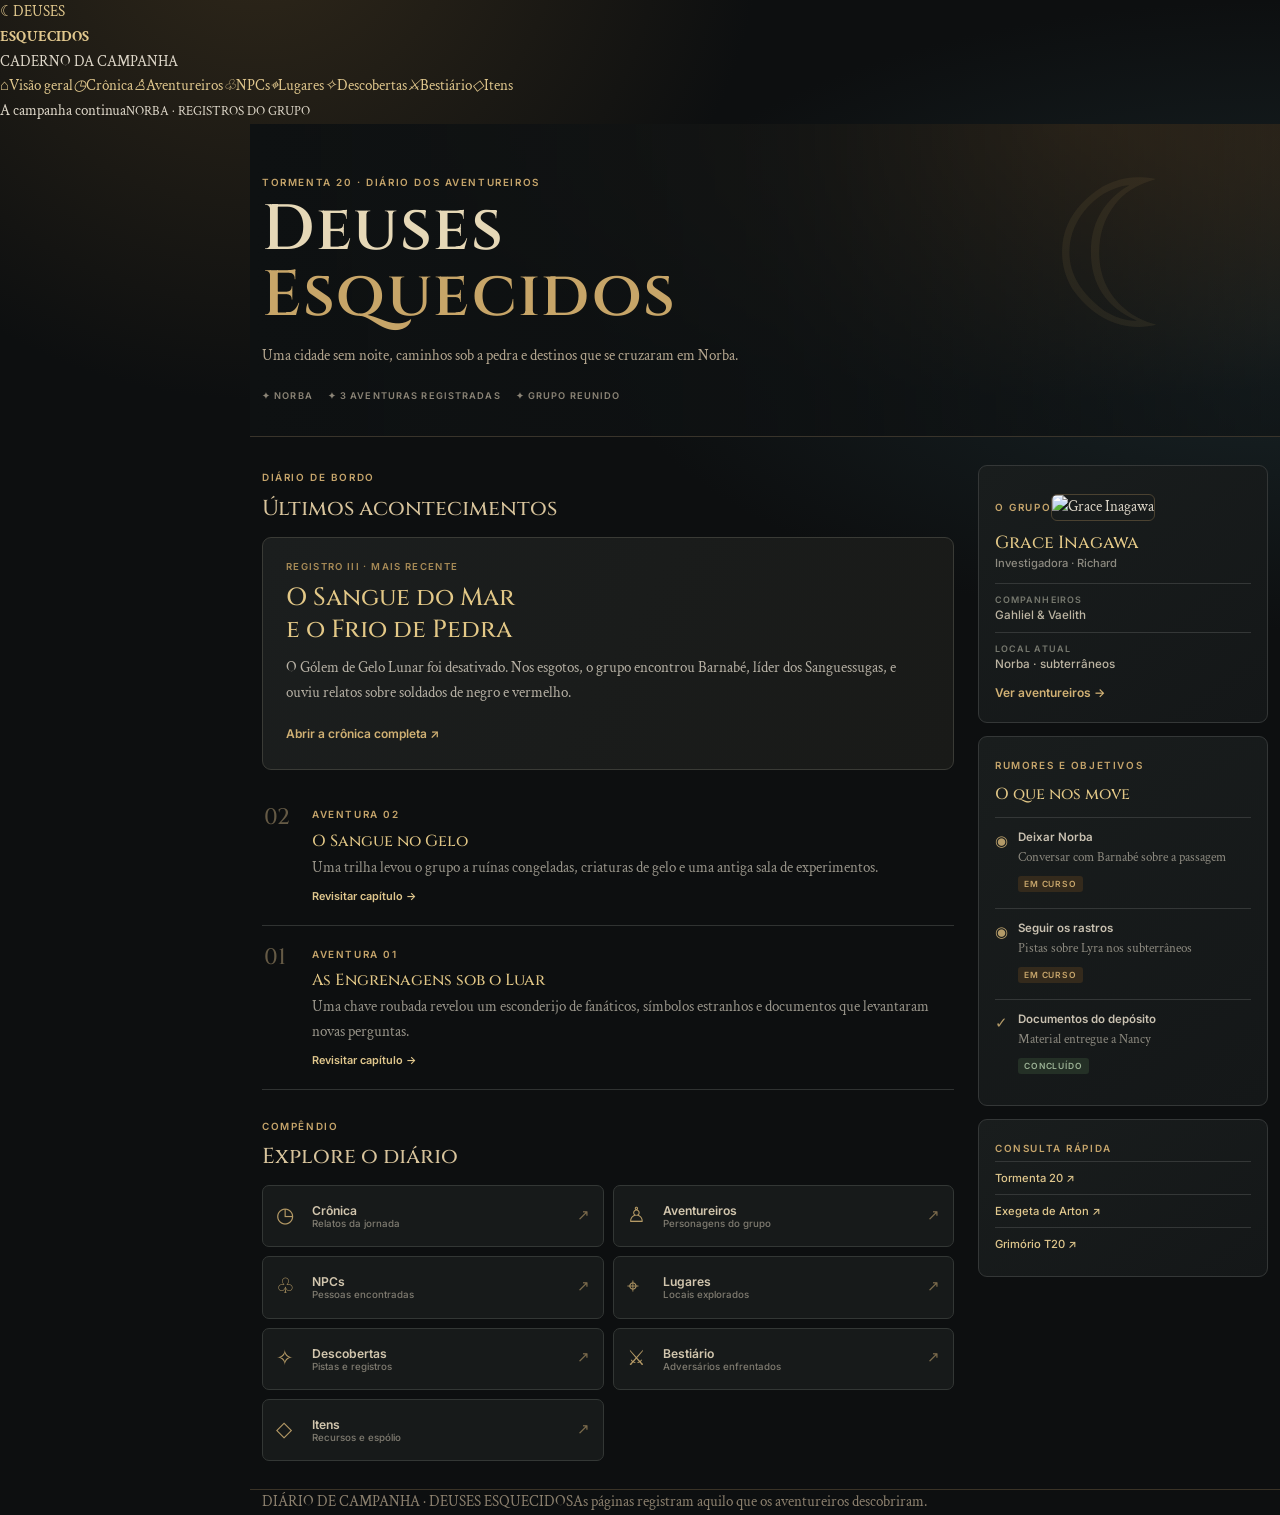
==== commit 558167ec: "design: rebuild home page as fantasy campaign journal" ====
--- a/index.html
+++ b/index.html
@@ -1 +1,4 @@
-<!doctype html><html lang="pt-BR"><head><meta charset="utf-8"><meta name="viewport" content="width=device-width,initial-scale=1"><title>Deuses Esquecidos · Diário de campanha</title><link href="https://cdn.jsdelivr.net/npm/bootstrap@5.3.3/dist/css/bootstrap.min.css" rel="stylesheet"><link href="styles.css" rel="stylesheet"></head><body><nav class="navbar navbar-expand-lg navbar-dark sticky-top"><div class="container"><a class="navbar-brand" href="index.html">☾ DEUSES ESQUECIDOS</a><button class="navbar-toggler" type="button" data-bs-toggle="collapse" data-bs-target="#navmenu"><span class="navbar-toggler-icon"></span></button><div class="collapse navbar-collapse" id="navmenu"><ul class="navbar-nav ms-auto"><li class="nav-item"><a class="nav-link active" href="index.html">Início</a></li><li class="nav-item"><a class="nav-link " href="cronica.html">Crônica</a></li><li class="nav-item"><a class="nav-link " href="aventureiros.html">Aventureiros</a></li><li class="nav-item"><a class="nav-link " href="personagens.html">NPCs</a></li><li class="nav-item"><a class="nav-link " href="lugares.html">Lugares</a></li><li class="nav-item"><a class="nav-link " href="descobertas.html">Descobertas</a></li><li class="nav-item"><a class="nav-link " href="inimigos.html">Inimigos</a></li><li class="nav-item"><a class="nav-link " href="itens.html">Itens</a></li></ul></div></div></nav><header class="hero"><div class="container"><div class="eyebrow">Diário de aventura · Tormenta 20</div><h1>Deuses Esquecidos</h1><p>Norba vive sob uma luz que não se apaga. Os aventureiros já encontraram sinais de que há algo escondido sob as ruas — e a jornada continua.</p></div></header><main class="section"><div class="container dash-layout"><aside class="dash-profile"><div class="panel"><div class="eyebrow">Seu grupo</div><img src="https://raw.githubusercontent.com/JoubertJoe/Tormenta_deuses_esquecidos/main/imagens/Personagens/Grace%20Inagawa.png" class="portrait my-2" alt="Grace Inagawa"><h3 class="mb-0">Grace Inagawa</h3><div class="muted small">Investigadora · Richard</div><div class="profile-stat mt-3"><b>Campanha</b><br>Deuses Esquecidos</div><div class="profile-stat"><b>Região</b><br>Norba · subterrâneos</div><div class="profile-stat"><b>Companheiros</b><br>Gahliel & Vaelith</div><a class="btn btn-sm btn-outline-secondary w-100 mt-3" href="aventureiros.html">Ficha do grupo ↗</a></div></aside><section class="dash-main"><div class="panel mb-3"><div class="dashboard-title">Diário de campanha <span class="muted small">— últimos registros</span></div><div class="journal-entry"><div class="eyebrow">Registro III</div><h3>O Sangue do Mar e o Frio de Pedra</h3><p>O Gólem de Gelo Lunar foi desativado. Nos esgotos, o grupo encontrou Barnabé, líder dos Sanguessugas, e ouviu relatos sobre soldados de negro e vermelho.</p><a href="cronica.html">Ler registro completo →</a></div><div class="journal-entry"><div class="eyebrow">Registro II</div><h3>O Sangue no Gelo</h3><p>Uma trilha levou o grupo a ruínas congeladas, criaturas de gelo e uma antiga sala de experimentos.</p><a href="cronica.html">Revisitar capítulo →</a></div><div class="journal-entry mb-0"><div class="eyebrow">Registro I</div><h3>As Engrenagens sob o Luar</h3><p>Uma chave roubada revelou um esconderijo de fanáticos, símbolos estranhos e documentos que levantaram novas perguntas.</p><a href="cronica.html">Revisitar capítulo →</a></div></div><div class="dashboard-title mt-3">Explorar o compêndio</div><div class="row g-2"><div class="col-sm-6"><a class="dashboard-tile" href="cronica.html"><span class="tile-icon">✦</span><span><strong>Crônica</strong><small class="muted d-block">Abrir seção</small></span></a></div><div class="col-sm-6"><a class="dashboard-tile" href="aventureiros.html"><span class="tile-icon">♙</span><span><strong>Aventureiros</strong><small class="muted d-block">Abrir seção</small></span></a></div><div class="col-sm-6"><a class="dashboard-tile" href="personagens.html"><span class="tile-icon">♟</span><span><strong>NPCs</strong><small class="muted d-block">Abrir seção</small></span></a></div><div class="col-sm-6"><a class="dashboard-tile" href="lugares.html"><span class="tile-icon">⌖</span><span><strong>Lugares</strong><small class="muted d-block">Abrir seção</small></span></a></div><div class="col-sm-6"><a class="dashboard-tile" href="descobertas.html"><span class="tile-icon">⌘</span><span><strong>Descobertas</strong><small class="muted d-block">Abrir seção</small></span></a></div><div class="col-sm-6"><a class="dashboard-tile" href="inimigos.html"><span class="tile-icon">⚔</span><span><strong>Inimigos</strong><small class="muted d-block">Abrir seção</small></span></a></div><div class="col-sm-6"><a class="dashboard-tile" href="itens.html"><span class="tile-icon">◇</span><span><strong>Itens</strong><small class="muted d-block">Abrir seção</small></span></a></div></div><div class="panel mt-3"><div class="eyebrow">Anotações do grupo</div><p class="mb-0">Pistas, personagens, locais e recursos reunidos em um diário para consulta durante a aventura.</p></div></section><aside class="dash-right"><div class="panel mb-3"><div class="dashboard-title">Objetivos conhecidos</div><div class="quest-row"><strong>Deixar Norba</strong><small class="muted d-block">Conversar com Barnabé sobre a passagem</small><div class="mt-2"><span class="status progress">EM CURSO</span></div></div><div class="quest-row"><strong>Seguir os rastros</strong><small class="muted d-block">Pistas sobre Lyra nos subterrâneos</small><div class="mt-2"><span class="status progress">EM CURSO</span></div></div><div class="quest-row"><strong>Documentos do depósito</strong><small class="muted d-block">Material recuperado e entregue a Nancy</small><div class="mt-2"><span class="status">CONCLUÍDO</span></div></div></div><div class="panel"><div class="dashboard-title">Referências de mesa</div><div class="quest-row"><a href="https://tormenta20.com/" target="_blank" rel="noopener">Tormenta 20 ↗</a></div><div class="quest-row"><a href="https://exegetadearton.com.br/" target="_blank" rel="noopener">Exegeta de Arton ↗</a></div><div class="quest-row"><a href="https://eduardomarques.pythonanywhere.com/spell/" target="_blank" rel="noopener">Grimório T20 ↗</a></div></div></aside></div></main><footer class="py-3 mt-4"><div class="container small">Diário de campanha · Deuses Esquecidos</div></footer><script src="https://cdn.jsdelivr.net/npm/bootstrap@5.3.3/dist/js/bootstrap.bundle.min.js"></script></body></html>+<!doctype html><html lang="pt-BR"><head><meta charset="utf-8"><meta name="viewport" content="width=device-width,initial-scale=1"><title>Deuses Esquecidos · Diário de campanha</title><link href="https://cdn.jsdelivr.net/npm/bootstrap@5.3.3/dist/css/bootstrap.min.css" rel="stylesheet"><link href="styles.css" rel="stylesheet"></head><body>
+<aside class="campaign-sidebar"><a class="brand-mark" href="index.html"><span class="brand-moon">☾</span><span>DEUSES<br><b>ESQUECIDOS</b></span></a><div class="sidebar-caption">CADERNO DA CAMPANHA</div><nav class="campaign-nav"><a class="side-link active" href="index.html"><i>⌂</i>Visão geral</a><a class="side-link" href="cronica.html"><i>◷</i>Crônica</a><a class="side-link" href="aventureiros.html"><i>♙</i>Aventureiros</a><a class="side-link" href="personagens.html"><i>♧</i>NPCs</a><a class="side-link" href="lugares.html"><i>⌖</i>Lugares</a><a class="side-link" href="descobertas.html"><i>✧</i>Descobertas</a><a class="side-link" href="inimigos.html"><i>⚔</i>Bestiário</a><a class="side-link" href="itens.html"><i>◇</i>Itens</a></nav><div class="sidebar-bottom"><span class="status-dot"></span> A campanha continua<small>NORBA · REGISTROS DO GRUPO</small></div></aside>
+<header class="hero home-hero"><div class="container"><div class="eyebrow">TORMENTA 20 · DIÁRIO DOS AVENTUREIROS</div><div class="hero-orbit">☾</div><h1>Deuses<br><em>Esquecidos</em></h1><p>Uma cidade sem noite, caminhos sob a pedra e destinos que se cruzaram em Norba.</p><div class="hero-meta"><span>✦ NORBA</span><span>✦ 3 AVENTURAS REGISTRADAS</span><span>✦ GRUPO REUNIDO</span></div></div></header>
+<main class="home-main"><div class="container home-grid"><section class="main-column"><div class="section-heading"><span class="eyebrow">DIÁRIO DE BORDO</span><h2>Últimos acontecimentos</h2></div><div class="featured-log"><div class="featured-label">REGISTRO III · MAIS RECENTE</div><h3>O Sangue do Mar<br>e o Frio de Pedra</h3><p>O Gólem de Gelo Lunar foi desativado. Nos esgotos, o grupo encontrou Barnabé, líder dos Sanguessugas, e ouviu relatos sobre soldados de negro e vermelho.</p><a class="gold-link" href="cronica.html">Abrir a crônica completa ↗</a></div><div class="log-list"><article class="log-row"><div class="log-number">02</div><div><span class="eyebrow">AVENTURA 02</span><h3>O Sangue no Gelo</h3><p>Uma trilha levou o grupo a ruínas congeladas, criaturas de gelo e uma antiga sala de experimentos.</p><a href="cronica.html">Revisitar capítulo →</a></div></article><article class="log-row"><div class="log-number">01</div><div><span class="eyebrow">AVENTURA 01</span><h3>As Engrenagens sob o Luar</h3><p>Uma chave roubada revelou um esconderijo de fanáticos, símbolos estranhos e documentos que levantaram novas perguntas.</p><a href="cronica.html">Revisitar capítulo →</a></div></article></div><div class="section-heading mt-4"><span class="eyebrow">COMPÊNDIO</span><h2>Explore o diário</h2></div><div class="compendium-grid"><a class="compendium-tile" href="cronica.html"><span class="tile-symbol">◷</span><span><strong>Crônica</strong><small>Relatos da jornada</small></span><span class="tile-arrow">↗</span></a><a class="compendium-tile" href="aventureiros.html"><span class="tile-symbol">♙</span><span><strong>Aventureiros</strong><small>Personagens do grupo</small></span><span class="tile-arrow">↗</span></a><a class="compendium-tile" href="personagens.html"><span class="tile-symbol">♧</span><span><strong>NPCs</strong><small>Pessoas encontradas</small></span><span class="tile-arrow">↗</span></a><a class="compendium-tile" href="lugares.html"><span class="tile-symbol">⌖</span><span><strong>Lugares</strong><small>Locais explorados</small></span><span class="tile-arrow">↗</span></a><a class="compendium-tile" href="descobertas.html"><span class="tile-symbol">✧</span><span><strong>Descobertas</strong><small>Pistas e registros</small></span><span class="tile-arrow">↗</span></a><a class="compendium-tile" href="inimigos.html"><span class="tile-symbol">⚔</span><span><strong>Bestiário</strong><small>Adversários enfrentados</small></span><span class="tile-arrow">↗</span></a><a class="compendium-tile" href="itens.html"><span class="tile-symbol">◇</span><span><strong>Itens</strong><small>Recursos e espólio</small></span><span class="tile-arrow">↗</span></a></div></section><aside class="right-column"><div class="group-card"><span class="eyebrow">O GRUPO</span><img class="group-portrait" src="https://raw.githubusercontent.com/JoubertJoe/Tormenta_deuses_esquecidos/main/imagens/Personagens/Grace%20Inagawa.png" alt="Grace Inagawa"><h3>Grace Inagawa</h3><p class="group-subtitle">Investigadora · Richard</p><div class="group-detail"><span>COMPANHEIROS</span><b>Gahliel & Vaelith</b></div><div class="group-detail"><span>LOCAL ATUAL</span><b>Norba · subterrâneos</b></div><a href="aventureiros.html" class="gold-link">Ver aventureiros →</a></div><div class="quest-card"><span class="eyebrow">RUMORES E OBJETIVOS</span><h3>O que nos move</h3><div class="quest-line"><span class="quest-marker">◉</span><div><b>Deixar Norba</b><small>Conversar com Barnabé sobre a passagem</small><span class="quest-status underway">EM CURSO</span></div></div><div class="quest-line"><span class="quest-marker">◉</span><div><b>Seguir os rastros</b><small>Pistas sobre Lyra nos subterrâneos</small><span class="quest-status underway">EM CURSO</span></div></div><div class="quest-line"><span class="quest-marker">✓</span><div><b>Documentos do depósito</b><small>Material entregue a Nancy</small><span class="quest-status done">CONCLUÍDO</span></div></div></div><div class="quick-links"><span class="eyebrow">CONSULTA RÁPIDA</span><a href="https://tormenta20.com/" target="_blank" rel="noopener">Tormenta 20 ↗</a><a href="https://exegetadearton.com.br/" target="_blank" rel="noopener">Exegeta de Arton ↗</a><a href="https://eduardomarques.pythonanywhere.com/spell/" target="_blank" rel="noopener">Grimório T20 ↗</a></div></aside></div></main><footer class="site-footer"><div class="container">DIÁRIO DE CAMPANHA · DEUSES ESQUECIDOS<span>As páginas registram aquilo que os aventureiros descobriram.</span></div></footer><script src="https://cdn.jsdelivr.net/npm/bootstrap@5.3.3/dist/js/bootstrap.bundle.min.js"></script></body></html>
--- a/styles.css
+++ b/styles.css
@@ -28,3 +28,15 @@
 .btn-outline-secondary{border-color:#55452e;color:#c6aa72}.btn-outline-secondary:hover{background:#4a3923;border-color:#a17d45;color:#f1dca6}
 @media(max-width:1050px){.dash-layout{grid-template-columns:205px minmax(0,1fr)}.dash-right{position:static;grid-column:1/-1}.dash-profile{position:static}}
 @media(max-width:700px){.dash-layout{grid-template-columns:1fr}.hero{padding:1.4rem 0}.section{padding:1rem 0}.dash-profile,.dash-right{position:static}.navbar-brand{font-size:.8rem}.panel,.card-dark{padding:.8rem}}
+
+/* Dark fantasy journal refresh */
+@import url('https://fonts.googleapis.com/css2?family=Cinzel:wght@400;500;600;700&family=Crimson+Text:wght@400;600&family=Inter:wght@400;500;600;700&display=swap');
+:root{--gold:#c6a56b;--line:#343737}
+body{background:#0d0f10;color:#ded7c9;background-image:radial-gradient(ellipse at 20% -10%,#30281a 0,transparent 35%),radial-gradient(ellipse at 100% 35%,#192528 0,transparent 38%);background-attachment:fixed;font:15px/1.65 'Crimson Text',Georgia,serif}
+h1,h2,h3,h4,h5{font-family:Cinzel,serif;color:#e3c887;font-weight:500}p{color:#c7c0b3}.muted{color:#918b7f!important}a{color:#e0c78d;text-decoration:none}a:hover{color:#f0dfb9}.eyebrow{font:600 .62rem Inter,sans-serif;letter-spacing:.16em;color:#c6a56b;text-transform:uppercase}
+.navbar{position:fixed!important;inset:0 auto 0 0;width:250px;height:100vh;background:linear-gradient(#151819,#101213)!important;border-right:1px solid #343431;padding:25px 17px!important;display:flex!important;flex-direction:column;z-index:1030}.navbar>.container{display:flex;flex-direction:column;align-items:stretch}.navbar-brand{color:#d6c39c!important;font:600 .82rem Inter,sans-serif!important;letter-spacing:.14em;padding:7px 9px 24px!important;border-bottom:1px solid #303231}.navbar-toggler{display:none!important}.navbar-collapse{display:flex!important;margin-top:25px}.navbar-nav{display:grid!important;gap:4px;width:100%}.nav-link{padding:10px 11px!important;border-radius:6px;color:#aaa69a!important;font:500 .79rem Inter,sans-serif!important}.nav-link:hover{background:#252625;color:#e4c98b!important}.nav-link.active{background:#342b1d;color:#e1c27e!important;border:1px solid #55442b}
+.hero,main,footer{margin-left:250px}.hero{padding:40px 0 28px;border-bottom:1px solid #39342b;background:linear-gradient(90deg,#101312ed,#10131280),radial-gradient(ellipse at 85% 0,#6a4c2a,transparent 60%)}.hero h1{font-size:clamp(2rem,4vw,3.2rem)}.section{padding:30px 0}.panel,.card-dark{background:linear-gradient(145deg,#1a1d1d,#141718);border:1px solid #353838;border-radius:9px;padding:20px;box-shadow:0 12px 28px #0002}.portrait{border:1px solid #45443b;border-radius:7px}.enemy-card{background:#101314;border:1px solid #343736;border-left:2px solid #8d7148;padding:14px;border-radius:6px}.accordion{--bs-accordion-bg:#171a1a;--bs-accordion-color:#ded7c9;--bs-accordion-border-color:#343736;--bs-accordion-btn-color:#ded7c9;--bs-accordion-btn-bg:#202322;--bs-accordion-active-color:#e0c78d;--bs-accordion-active-bg:#28251e}.quote{padding:1rem;border-left:2px solid #c6a56b;background:#201e18;color:#d7c49f}
+.home-hero{padding:52px 0 35px;min-height:290px;background:linear-gradient(90deg,#0e1112 0%,#0e1112dd 52%,#0e111280),radial-gradient(ellipse at 80% 0,#584124,transparent 62%)}.home-hero .container{position:relative}.home-hero h1{font-size:clamp(2.6rem,5vw,4.2rem);line-height:1.03;margin:10px 0 14px}.home-hero h1 em{font-style:normal;color:#c7a568}.hero-orbit{position:absolute;right:5%;top:-12px;font-size:clamp(100px,16vw,220px);color:#b9985a19;line-height:1}.hero-meta{display:flex;gap:15px;flex-wrap:wrap;margin-top:22px;color:#8b8476;font:600 .58rem Inter,sans-serif;letter-spacing:.12em}.home-main{margin-left:250px;padding:28px 0}.home-grid{display:grid;grid-template-columns:minmax(0,1fr) 290px;gap:24px;align-items:start}.section-heading{margin-bottom:15px}.section-heading h2{margin:.35rem 0 0;color:#d8c49c;font-size:1.35rem}.featured-log{padding:23px;background:linear-gradient(120deg,#1b1e1e,#191a18);border:1px solid #3a3b36;border-radius:9px}.featured-label{font:600 .6rem Inter,sans-serif;letter-spacing:.14em;color:#a78a56}.featured-log h3{font-size:1.55rem;line-height:1.3;margin:10px 0}.featured-log p{color:#b6b0a4}.gold-link{font:600 .75rem Inter,sans-serif;color:#d1b174}.log-list{margin-top:16px}.log-row{display:flex;gap:16px;padding:16px 2px;border-bottom:1px solid #303332}.log-number{font:500 1.4rem Cinzel,serif;color:#655a45;min-width:32px}.log-row h3{font-size:1rem;margin:.3rem 0}.log-row p{margin:4px 0;color:#99958a;font-size:.92rem}.log-row a{font:600 .68rem Inter,sans-serif}.compendium-grid{display:grid;grid-template-columns:repeat(2,minmax(0,1fr));gap:9px}.compendium-tile{display:flex;align-items:center;gap:12px;padding:13px;border:1px solid #333735;background:#171a1a;border-radius:7px;color:#ded7c9}.compendium-tile:hover{border-color:#695231;background:#202222}.tile-symbol{color:#b59a66;font-size:1.3rem;width:24px}.compendium-tile strong{display:block;font:600 .76rem Inter,sans-serif;color:#d2c6ae}.compendium-tile small{display:block;color:#7f7b70;font:500 .61rem Inter,sans-serif}.tile-arrow{margin-left:auto;color:#7c6b4c}.group-card,.quest-card,.quick-links{border:1px solid #343737;border-radius:9px;background:linear-gradient(145deg,#191d1d,#141718);padding:16px;margin-bottom:13px}.group-portrait{width:100%;max-height:220px;aspect-ratio:3/4;object-fit:cover;object-position:top;border:1px solid #4b4231;border-radius:6px;margin:12px 0}.group-card h3{margin:0;font-size:1.1rem}.group-subtitle{font:500 .7rem Inter,sans-serif;color:#8d8a80;margin:2px 0 13px}.group-detail{border-top:1px solid #343737;padding:10px 0}.group-detail span{display:block;color:#77796f;font:600 .56rem Inter,sans-serif;letter-spacing:.12em}.group-detail b{display:block;color:#bcb4a2;font:500 .73rem Inter,sans-serif;margin-top:3px}.quest-card h3{font-size:1rem;margin:7px 0 13px}.quest-line{display:flex;gap:10px;padding:12px 0;border-top:1px solid #343737}.quest-marker{color:#b39a68}.quest-line b{display:block;font:600 .72rem Inter,sans-serif;color:#c9c1b1}.quest-line small{display:block;color:#8c897f;font-size:.8rem;margin-top:3px}.quest-status{display:inline-block;font:600 .53rem Inter,sans-serif;letter-spacing:.1em;margin-top:8px;padding:3px 6px;border-radius:3px}.quest-status.underway{background:#342a1c;color:#c9a76c}.quest-status.done{background:#243026;color:#9bb295}.quick-links a{display:block;border-top:1px solid #343737;padding:9px 0;font:500 .7rem Inter,sans-serif}
+@media(max-width:1200px){.home-grid{grid-template-columns:minmax(0,1fr) 260px}.dash-layout{grid-template-columns:200px minmax(0,1fr)}.dash-right{position:static;grid-column:1/-1}.dash-profile{position:static}}
+@media(max-width:900px){.navbar{position:sticky!important;inset:auto!important;width:auto;height:auto;padding:11px 12px!important;border:0;border-bottom:1px solid #333;display:block!important}.navbar>.container{display:flex;flex-direction:column;align-items:stretch}.navbar-brand{padding:0 0 9px!important;border:0}.navbar-collapse{margin-top:10px}.navbar-nav{display:flex!important;flex-direction:row;overflow-x:auto;gap:3px}.nav-link{white-space:nowrap;padding:7px 9px!important}.hero,main,footer,.home-main{margin-left:0}.home-grid{grid-template-columns:1fr}.dash-layout{grid-template-columns:200px minmax(0,1fr)}.dash-right{position:static;grid-column:1/-1}.dash-profile{position:static}.hero{padding:30px 0}.home-hero{padding:38px 0 25px}.home-hero h1{font-size:2.8rem}.hero-orbit{right:4%;top:0;font-size:115px}.home-main{padding:20px 0}}
+@media(max-width:600px){.navbar{padding:10px!important}.navbar-brand{font-size:.72rem}.nav-link{font-size:.68rem!important;padding:7px 9px!important}.hero{padding:24px 0}.hero h1{font-size:2rem}.home-hero h1{font-size:2.55rem}.hero-meta{gap:9px;font-size:.52rem}.featured-log{padding:17px}.featured-log h3{font-size:1.3rem}.compendium-grid{grid-template-columns:1fr}.log-row{gap:10px}.panel,.card-dark{padding:15px}.section{padding:18px 0}.home-main{padding:15px 0}.home-grid{grid-template-columns:1fr}.right-column{display:block}}
